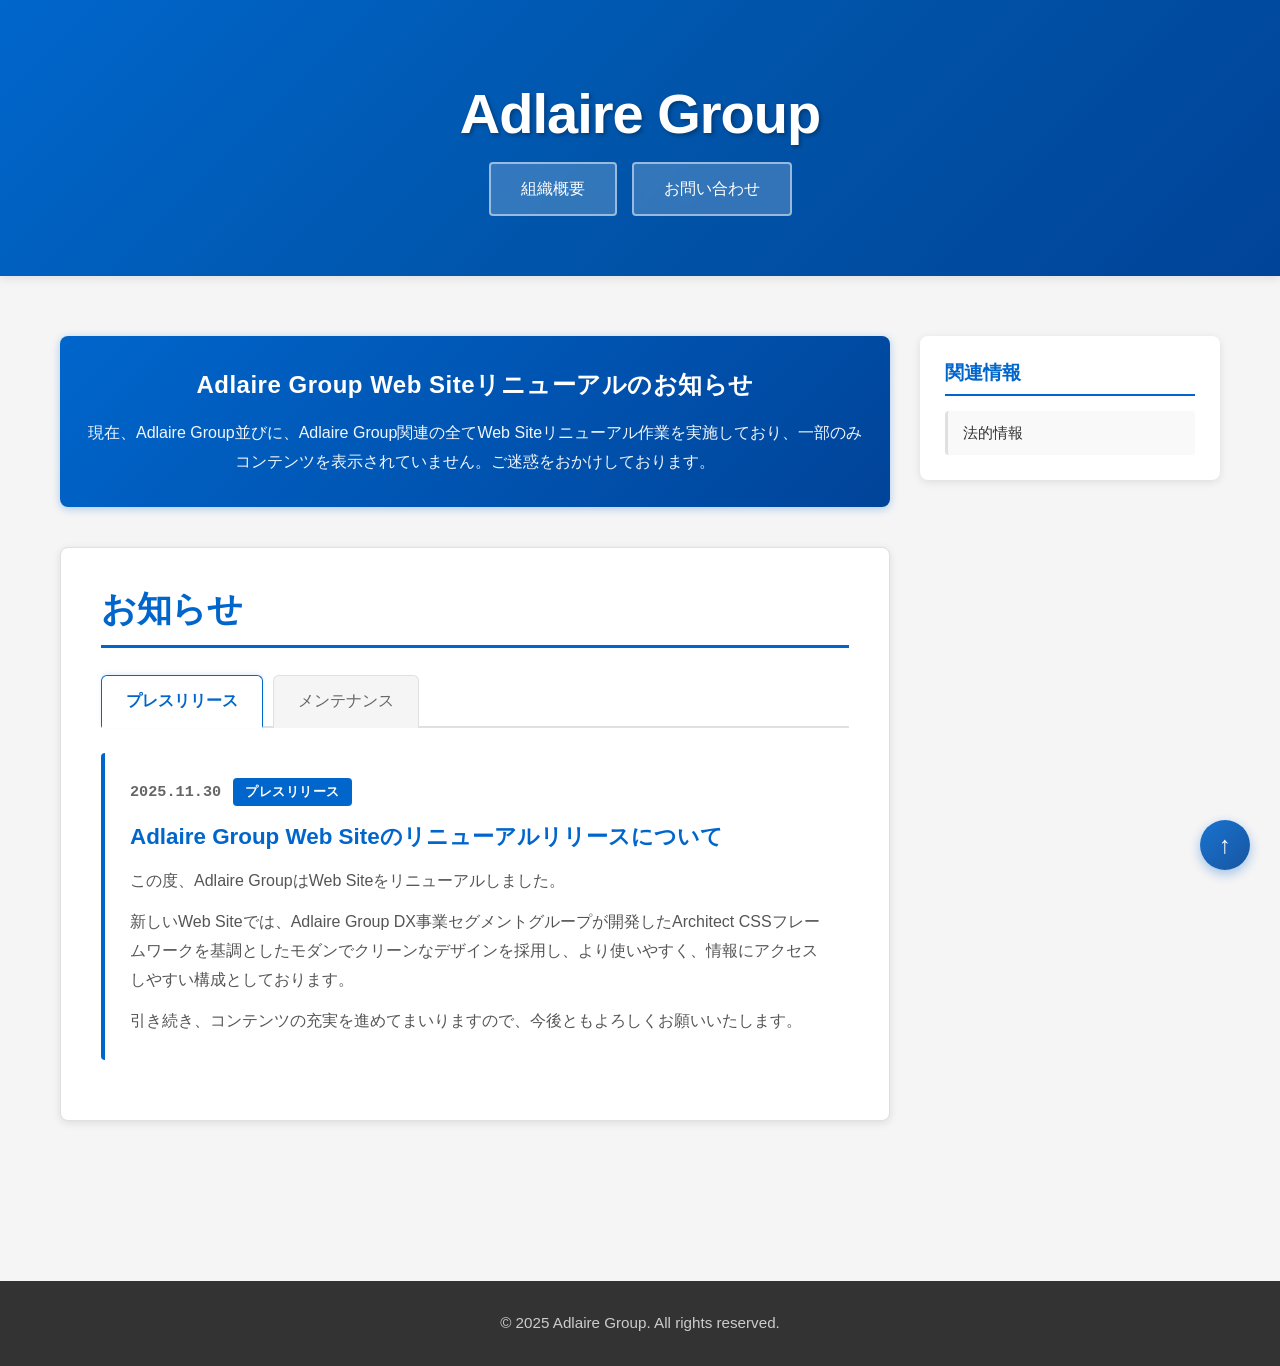
==== index.html @ c62690af "Initial commit" ====
<!DOCTYPE html>
<html lang="ja">
<head>
    <meta charset="UTF-8">
    <meta name="viewport" content="width=device-width, initial-scale=1.0">
    <meta name="description" content="Adlaire Group - 企業サイト">
    <title>Adlaire Group</title>
    <link rel="stylesheet" href="architect.css">
    <link rel="stylesheet" href="style.css">
</head>
<body id="top">
    <!-- ============================================================================
         ヘッダーエリア (Header Area)
         ============================================================================ -->
    <header class="site-header">
        <div class="container">
            <h1 class="site-title"><a href="index.html" class="header-link">Adlaire Group</a></h1>
            <nav class="site-nav">
                <a href="about.html" class="nav-button">組織概要</a>
                <a href="contact.html" class="nav-button">お問い合わせ</a>
            </nav>
        </div>
    </header>

    <!-- ============================================================================
         メインコンテンツエリア (Main Content Area)
         ============================================================================ -->
    <main class="main-content">
        <div class="container">
            <div class="content-wrapper">
                <!-- ========================================
                     コンテンツエリア (Content Area)
                     ======================================== -->
                <div class="main-area">
                    <!-- Renewal Notice -->
                    <div class="renewal-notice">
                        <p class="renewal-title">Adlaire Group Web Siteリニューアルのお知らせ</p>
                        <p class="renewal-description">現在、Adlaire Group並びに、Adlaire Group関連の全てWeb Siteリニューアル作業を実施しており、一部のみコンテンツを表示されていません。ご迷惑をおかけしております。</p>
                    </div>

                    <!-- News Section with Tabs (CSS Only) -->
                    <section class="content-section">
                        <div class="card">
                            <h2 class="section-title">お知らせ</h2>
                            
                            <!-- Tab Navigation -->
                            <div class="tab-container">
                                <input type="radio" name="news-tab" id="tab-press" class="tab-input" checked>
                                <input type="radio" name="news-tab" id="tab-maintenance" class="tab-input">
                                
                                <div class="tab-labels">
                                    <label for="tab-press" class="tab-label">プレスリリース</label>
                                    <label for="tab-maintenance" class="tab-label">メンテナンス</label>
                                </div>
                                
                                <!-- Tab Content -->
                                <div class="tab-content" id="content-press">
                                    <div class="tab-pane">
                                        <article class="news-item">
                                            <div class="news-header">
                                                <span class="news-date">2025.11.30</span>
                                                <span class="news-badge news-badge-press">プレスリリース</span>
                                            </div>
                                            <h3 class="news-title">Adlaire Group Web Siteのリニューアルリリースについて</h3>
                                            <div class="news-content">
                                                <p>この度、Adlaire GroupはWeb Siteをリニューアルしました。</p>
                                                <p>新しいWeb Siteでは、Adlaire Group DX事業セグメントグループが開発したArchitect CSSフレームワークを基調としたモダンでクリーンなデザインを採用し、より使いやすく、情報にアクセスしやすい構成としております。</p>
                                                <p>引き続き、コンテンツの充実を進めてまいりますので、今後ともよろしくお願いいたします。</p>
                                            </div>
                                        </article>
                                    </div>
                                </div>
                                
                                <div class="tab-content" id="content-maintenance">
                                    <div class="tab-pane">
                                        <p class="coming-soon">準備中</p>
                                    </div>
                                </div>
                            </div>
                        </div>
                    </section>
                </div>
                <!-- End: コンテンツエリア -->

                <!-- ========================================
                     サイドバーエリア (Sidebar Area)
                     ======================================== -->
                <aside class="sidebar">
                    <div class="sidebar-section">
                        <h3 class="sidebar-title">関連情報</h3>
                        <div class="sidebar-content">
                            <ul class="sidebar-link-list">
                                <li><a href="legal.html" class="sidebar-link">法的情報</a></li>
                            </ul>
                        </div>
                    </div>
                </aside>
                <!-- End: サイドバーエリア -->
            </div>
        </div>
    </main>
    <!-- End: メインコンテンツエリア -->

    <!-- ============================================================================
         ページトップへ戻るボタン (Back to Top Button)
         ============================================================================ -->
    <a href="#top" class="back-to-top" aria-label="ページトップへ戻る">
        <span class="back-to-top-icon">↑</span>
    </a>

    <!-- ============================================================================
         フッターエリア (Footer Area)
         ============================================================================ -->
    <footer class="site-footer">
        <div class="container">
            <p>&copy; 2025 Adlaire Group. All rights reserved.</p>
        </div>
    </footer>
    <!-- End: フッターエリア -->

</body>
</html>
---- architect.css ----
/* ===================================
   Architect CSS Framework
   Version: 1.0
   Developed by: Adlaire Group DX Division
   =================================== */

/* ===================================
   CSS Reset & Base Styles
   =================================== */
*,
*::before,
*::after {
    box-sizing: border-box;
}

html {
    scroll-behavior: smooth;
    -webkit-font-smoothing: antialiased;
    -moz-osx-font-smoothing: grayscale;
}

body {
    margin: 0;
    padding: 0;
    font-family: -apple-system, BlinkMacSystemFont, 'Segoe UI', 'Roboto', 'Oxygen', 'Ubuntu', 'Cantarell', 'Fira Sans', 'Droid Sans', 'Helvetica Neue', sans-serif;
    font-size: 16px;
    line-height: 1.6;
    color: #333;
    background-color: #fff;
}

/* ===================================
   Typography
   =================================== */
h1, h2, h3, h4, h5, h6 {
    margin: 0 0 1rem 0;
    font-weight: 600;
    line-height: 1.2;
}

h1 { font-size: 2.5rem; }
h2 { font-size: 2rem; }
h3 { font-size: 1.75rem; }
h4 { font-size: 1.5rem; }
h5 { font-size: 1.25rem; }
h6 { font-size: 1rem; }

p {
    margin: 0 0 1rem 0;
}

a {
    color: #0066cc;
    text-decoration: none;
}

a:hover {
    text-decoration: underline;
}

/* ===================================
   Layout Utilities
   =================================== */
.container {
    width: 100%;
    max-width: 1200px;
    margin: 0 auto;
    padding: 0 1rem;
}

.container-fluid {
    width: 100%;
    padding: 0 1rem;
}

/* ===================================
   Grid System
   =================================== */
.row {
    display: flex;
    flex-wrap: wrap;
    margin: 0 -0.5rem;
}

.col {
    flex: 1;
    padding: 0 0.5rem;
}

.col-1 { flex: 0 0 8.333%; max-width: 8.333%; }
.col-2 { flex: 0 0 16.666%; max-width: 16.666%; }
.col-3 { flex: 0 0 25%; max-width: 25%; }
.col-4 { flex: 0 0 33.333%; max-width: 33.333%; }
.col-5 { flex: 0 0 41.666%; max-width: 41.666%; }
.col-6 { flex: 0 0 50%; max-width: 50%; }
.col-7 { flex: 0 0 58.333%; max-width: 58.333%; }
.col-8 { flex: 0 0 66.666%; max-width: 66.666%; }
.col-9 { flex: 0 0 75%; max-width: 75%; }
.col-10 { flex: 0 0 83.333%; max-width: 83.333%; }
.col-11 { flex: 0 0 91.666%; max-width: 91.666%; }
.col-12 { flex: 0 0 100%; max-width: 100%; }

/* ===================================
   Form Controls
   =================================== */
.form-group {
    margin-bottom: 1.5rem;
}

.form-label {
    display: block;
    margin-bottom: 0.5rem;
    font-weight: 500;
    color: #333;
}

.form-label.required::after {
    content: ' *';
    color: #dc3545;
}

.form-control {
    display: block;
    width: 100%;
    padding: 0.75rem 1rem;
    font-size: 1rem;
    line-height: 1.5;
    color: #333;
    background-color: #fff;
    border: 1px solid #ddd;
    border-radius: 4px;
    transition: border-color 0.15s ease-in-out, box-shadow 0.15s ease-in-out;
}

.form-control:focus {
    outline: 0;
    border-color: #0066cc;
    box-shadow: 0 0 0 3px rgba(0, 102, 204, 0.1);
}

textarea.form-control {
    min-height: 120px;
    resize: vertical;
}

select.form-control {
    cursor: pointer;
}

.form-check {
    display: flex;
    align-items: center;
    margin-bottom: 0.5rem;
}

.form-check-input {
    margin-right: 0.5rem;
    cursor: pointer;
}

.form-check-label {
    cursor: pointer;
    user-select: none;
}

/* ===================================
   Buttons
   =================================== */
.btn {
    display: inline-block;
    padding: 0.75rem 1.5rem;
    font-size: 1rem;
    font-weight: 500;
    text-align: center;
    text-decoration: none;
    border: 1px solid transparent;
    border-radius: 4px;
    cursor: pointer;
    transition: all 0.2s ease-in-out;
}

.btn:hover {
    text-decoration: none;
    transform: translateY(-1px);
    box-shadow: 0 2px 8px rgba(0, 0, 0, 0.15);
}

.btn-primary {
    color: #fff;
    background-color: #0066cc;
    border-color: #0066cc;
}

.btn-primary:hover {
    background-color: #0055aa;
    border-color: #0055aa;
}

.btn-secondary {
    color: #fff;
    background-color: #6c757d;
    border-color: #6c757d;
}

.btn-secondary:hover {
    background-color: #5a6268;
    border-color: #5a6268;
}

.btn-outline-primary {
    color: #0066cc;
    border-color: #0066cc;
    background-color: transparent;
}

.btn-outline-primary:hover {
    color: #fff;
    background-color: #0066cc;
}

.btn-block {
    display: block;
    width: 100%;
}

.btn-lg {
    padding: 1rem 2rem;
    font-size: 1.125rem;
}

.btn-sm {
    padding: 0.5rem 1rem;
    font-size: 0.875rem;
}

/* ===================================
   Cards
   =================================== */
.card {
    background-color: #fff;
    border: 1px solid #e0e0e0;
    border-radius: 8px;
    box-shadow: 0 2px 4px rgba(0, 0, 0, 0.1);
}

.card-header {
    padding: 1rem 1.5rem;
    background-color: #f8f9fa;
    border-bottom: 1px solid #e0e0e0;
    border-radius: 8px 8px 0 0;
}

.card-body {
    padding: 1.5rem;
}

.card-footer {
    padding: 1rem 1.5rem;
    background-color: #f8f9fa;
    border-top: 1px solid #e0e0e0;
    border-radius: 0 0 8px 8px;
}

/* ===================================
   Alerts
   =================================== */
.alert {
    padding: 1rem 1.25rem;
    margin-bottom: 1rem;
    border: 1px solid transparent;
    border-radius: 4px;
}

.alert-info {
    color: #0c5460;
    background-color: #d1ecf1;
    border-color: #bee5eb;
}

.alert-success {
    color: #155724;
    background-color: #d4edda;
    border-color: #c3e6cb;
}

.alert-warning {
    color: #856404;
    background-color: #fff3cd;
    border-color: #ffeaa7;
}

.alert-danger {
    color: #721c24;
    background-color: #f8d7da;
    border-color: #f5c6cb;
}

/* ===================================
   Utility Classes
   =================================== */

/* Spacing */
.mt-0 { margin-top: 0; }
.mt-1 { margin-top: 0.25rem; }
.mt-2 { margin-top: 0.5rem; }
.mt-3 { margin-top: 1rem; }
.mt-4 { margin-top: 1.5rem; }
.mt-5 { margin-top: 3rem; }

.mb-0 { margin-bottom: 0; }
.mb-1 { margin-bottom: 0.25rem; }
.mb-2 { margin-bottom: 0.5rem; }
.mb-3 { margin-bottom: 1rem; }
.mb-4 { margin-bottom: 1.5rem; }
.mb-5 { margin-bottom: 3rem; }

.pt-0 { padding-top: 0; }
.pt-1 { padding-top: 0.25rem; }
.pt-2 { padding-top: 0.5rem; }
.pt-3 { padding-top: 1rem; }
.pt-4 { padding-top: 1.5rem; }
.pt-5 { padding-top: 3rem; }

.pb-0 { padding-bottom: 0; }
.pb-1 { padding-bottom: 0.25rem; }
.pb-2 { padding-bottom: 0.5rem; }
.pb-3 { padding-bottom: 1rem; }
.pb-4 { padding-bottom: 1.5rem; }
.pb-5 { padding-bottom: 3rem; }

/* Text Alignment */
.text-left { text-align: left; }
.text-center { text-align: center; }
.text-right { text-align: right; }

/* Text Colors */
.text-primary { color: #0066cc; }
.text-secondary { color: #6c757d; }
.text-success { color: #28a745; }
.text-danger { color: #dc3545; }
.text-warning { color: #ffc107; }
.text-info { color: #17a2b8; }
.text-muted { color: #6c757d; }

/* Background Colors */
.bg-primary { background-color: #0066cc; }
.bg-secondary { background-color: #6c757d; }
.bg-light { background-color: #f8f9fa; }
.bg-dark { background-color: #343a40; }

/* Display */
.d-none { display: none; }
.d-block { display: block; }
.d-inline { display: inline; }
.d-inline-block { display: inline-block; }
.d-flex { display: flex; }

/* Flex Utilities */
.flex-row { flex-direction: row; }
.flex-column { flex-direction: column; }
.justify-content-start { justify-content: flex-start; }
.justify-content-end { justify-content: flex-end; }
.justify-content-center { justify-content: center; }
.justify-content-between { justify-content: space-between; }
.align-items-start { align-items: flex-start; }
.align-items-end { align-items: flex-end; }
.align-items-center { align-items: center; }

/* Responsive Design */
@media (max-width: 768px) {
    .col-1, .col-2, .col-3, .col-4, .col-5, .col-6,
    .col-7, .col-8, .col-9, .col-10, .col-11, .col-12 {
        flex: 0 0 100%;
        max-width: 100%;
    }
}
---- style.css ----
/* ===================================
   Global Styles
   =================================== */
* {
    margin: 0;
    padding: 0;
    box-sizing: border-box;
}

body {
    font-family: 'Helvetica Neue', Helvetica, Arial, sans-serif;
    font-size: 16px;
    line-height: 1.6;
    color: #333333;
    background-color: #f5f5f5;
}

/* ===================================
   Container
   =================================== */
.container {
    max-width: 1200px;
    margin: 0 auto;
    padding: 0 20px;
}

/* ===================================
   Header Section with 3-Color Gradient
   =================================== */
.site-header {
    background: linear-gradient(135deg, #0066cc 0%, #0055aa 50%, #004499 100%);
    color: #ffffff;
    padding: 80px 20px 60px;
    text-align: center;
    box-shadow: 0 2px 10px rgba(0, 0, 0, 0.1);
}

.site-title {
    font-size: 3.5rem;
    font-weight: 700;
    margin-bottom: 15px;
    text-shadow: 2px 2px 4px rgba(0, 0, 0, 0.3);
    letter-spacing: -1px;
}

.header-link {
    color: #ffffff;
    text-decoration: none;
    transition: opacity 0.3s ease;
}

.header-link:hover {
    opacity: 0.85;
}

.site-tagline {
    font-size: 1.3rem;
    font-weight: 300;
    margin-bottom: 35px;
    opacity: 0.95;
    letter-spacing: 0.5px;
}

/* ===================================
   Navigation Buttons
   =================================== */
.site-nav {
    display: flex;
    justify-content: center;
    gap: 15px;
    flex-wrap: wrap;
}

.nav-button {
    display: inline-block;
    padding: 12px 30px;
    background-color: rgba(255, 255, 255, 0.2);
    color: #ffffff;
    text-decoration: none;
    border: 2px solid rgba(255, 255, 255, 0.5);
    border-radius: 4px;
    font-weight: 500;
    transition: all 0.3s ease;
    backdrop-filter: blur(5px);
}

.nav-button:hover {
    background-color: rgba(255, 255, 255, 0.3);
    border-color: rgba(255, 255, 255, 0.8);
    transform: translateY(-2px);
    box-shadow: 0 4px 8px rgba(0, 0, 0, 0.2);
}

.nav-button.active {
    background-color: rgba(255, 255, 255, 0.4);
    border-color: rgba(255, 255, 255, 0.9);
    font-weight: 600;
}

/* ===================================
   Main Content
   =================================== */
.main-content {
    padding: 60px 0;
}

/* Content Wrapper - Two Column Layout */
.content-wrapper {
    display: flex;
    gap: 30px;
    align-items: flex-start;
}

.main-area {
    flex: 1;
    min-width: 0;
}

/* Renewal Notice */
.renewal-notice {
    background: linear-gradient(135deg, #0066cc 0%, #004499 100%);
    color: #ffffff;
    text-align: center;
    padding: 30px 25px;
    margin-bottom: 40px;
    border-radius: 8px;
    box-shadow: 0 2px 8px rgba(0, 102, 204, 0.3);
}

.renewal-title {
    margin: 0 0 15px 0;
    font-size: 1.5rem;
    font-weight: 700;
    letter-spacing: 0.5px;
}

.renewal-description {
    margin: 0;
    font-size: 1rem;
    font-weight: 400;
    line-height: 1.8;
    opacity: 0.95;
}

.content-section {
    margin-bottom: 40px;
}

/* ===================================
   Card Styles
   =================================== */
.card {
    background-color: #ffffff;
    border-radius: 8px;
    padding: 40px;
    box-shadow: 0 2px 8px rgba(0, 0, 0, 0.1);
    transition: box-shadow 0.3s ease;
}

.card:hover {
    box-shadow: 0 4px 16px rgba(0, 0, 0, 0.15);
}

.section-title {
    font-size: 2.2rem;
    font-weight: 700;
    color: #0066cc;
    margin-bottom: 25px;
    padding-bottom: 15px;
    border-bottom: 3px solid #0066cc;
    letter-spacing: -0.5px;
}

.section-content h3 {
    font-size: 1.5rem;
    font-weight: 600;
    color: #004499;
    margin-top: 25px;
    margin-bottom: 12px;
}

.section-content p {
    margin-bottom: 15px;
    line-height: 1.8;
    color: #555555;
}

.section-content ul {
    margin: 15px 0 20px 25px;
    line-height: 1.9;
}

.section-content li {
    margin-bottom: 8px;
    color: #555555;
}

/* Coming Soon Message */
.coming-soon {
    text-align: center;
    font-size: 1.5rem;
    font-weight: 500;
    color: #0066cc;
    padding: 40px 20px;
    background-color: #f0f7ff;
    border-radius: 6px;
    border: 2px dashed #0066cc;
}

/* ===================================
   Organization Info (About Page)
   =================================== */
.organization-info {
    margin-top: 20px;
}

.info-row {
    display: flex;
    padding: 20px 0;
    border-bottom: 1px solid #e0e0e0;
}

.info-row:first-child {
    padding-top: 0;
}

.info-row:last-child {
    border-bottom: none;
}

.info-label {
    width: 180px;
    flex-shrink: 0;
    font-weight: 700;
    color: #0066cc;
    font-size: 1rem;
}

.info-value {
    flex: 1;
    color: #555555;
    line-height: 1.8;
}

.business-list {
    list-style: none;
    padding: 0;
    margin: 0;
}

.business-list li {
    margin-bottom: 15px;
    padding-left: 0;
    color: #333333;
    font-weight: 600;
}

.business-list li:last-child {
    margin-bottom: 0;
}

.business-detail {
    display: block;
    margin-top: 5px;
    color: #555555;
    font-weight: 400;
    font-size: 0.95rem;
    padding-left: 15px;
}

.contact-link {
    display: inline-block;
    margin-top: 8px;
    color: #0066cc;
    text-decoration: none;
    font-weight: 500;
    transition: all 0.3s ease;
    border-bottom: 1px solid transparent;
}

.contact-link:hover {
    color: #004499;
    border-bottom-color: #004499;
    transform: translateX(3px);
}

/* ===================================
   Timeline (History Section)
   =================================== */
.timeline {
    position: relative;
    padding: 20px 0;
}

.timeline::before {
    content: '';
    position: absolute;
    left: 120px;
    top: 0;
    bottom: 0;
    width: 2px;
    background: linear-gradient(to bottom, #0066cc 0%, #004499 100%);
}

.timeline-item {
    display: flex;
    margin-bottom: 30px;
    position: relative;
}

.timeline-item:last-child {
    margin-bottom: 0;
}

.timeline-date {
    width: 100px;
    flex-shrink: 0;
    font-weight: 700;
    color: #0066cc;
    font-size: 1.1rem;
    padding-right: 20px;
    text-align: right;
    font-family: 'Courier New', monospace;
}

.timeline-content {
    flex: 1;
    position: relative;
    padding-left: 40px;
    padding-top: 2px;
}

.timeline-marker {
    position: absolute;
    left: 0;
    top: 8px;
    width: 14px;
    height: 14px;
    background-color: #0066cc;
    border: 3px solid #ffffff;
    border-radius: 50%;
    box-shadow: 0 0 0 2px #0066cc;
    z-index: 1;
}

.timeline-text {
    color: #555555;
    line-height: 1.8;
    font-size: 1rem;
}

/* ===================================
   Tab Navigation (CSS Only - No JavaScript)
   =================================== */
.tab-container {
    margin-top: 20px;
}

/* Hide radio buttons */
.tab-input {
    display: none;
}

/* Tab Labels */
.tab-labels {
    display: flex;
    gap: 10px;
    border-bottom: 2px solid #e0e0e0;
    margin-bottom: 25px;
}

.tab-label {
    padding: 12px 24px;
    cursor: pointer;
    font-weight: 500;
    color: #666666;
    background-color: #f5f5f5;
    border: 1px solid #e0e0e0;
    border-bottom: none;
    border-radius: 6px 6px 0 0;
    transition: all 0.3s ease;
    position: relative;
    bottom: -2px;
}

.tab-label:hover {
    background-color: #e8f2ff;
    color: #0066cc;
}

/* Active Tab Style */
#tab-all:checked ~ .tab-labels label[for="tab-all"],
#tab-press:checked ~ .tab-labels label[for="tab-press"],
#tab-maintenance:checked ~ .tab-labels label[for="tab-maintenance"] {
    background-color: #ffffff;
    color: #0066cc;
    border-color: #0066cc;
    border-bottom: 2px solid #ffffff;
    font-weight: 600;
    box-shadow: 0 -2px 4px rgba(0, 102, 204, 0.1);
}

/* Tab Content */
.tab-content {
    display: none;
}

#tab-all:checked ~ #content-all,
#tab-press:checked ~ #content-press,
#tab-maintenance:checked ~ #content-maintenance {
    display: block;
}

.tab-pane {
    animation: fadeIn 0.3s ease-in;
}

@keyframes fadeIn {
    from {
        opacity: 0;
        transform: translateY(10px);
    }
    to {
        opacity: 1;
        transform: translateY(0);
    }
}

/* ===================================
   News Item Styles (Architect Theme)
   =================================== */
.news-item {
    padding: 25px;
    margin-bottom: 20px;
    background-color: #ffffff;
    border-left: 4px solid #0066cc;
    border-radius: 4px;
    transition: all 0.3s ease;
}

.news-item:hover {
    box-shadow: 0 2px 8px rgba(0, 102, 204, 0.15);
    transform: translateX(5px);
}

.news-header {
    display: flex;
    align-items: center;
    gap: 12px;
    margin-bottom: 15px;
}

.news-date {
    font-size: 0.95rem;
    font-weight: 600;
    color: #666666;
    font-family: 'Courier New', monospace;
}

.news-badge {
    display: inline-block;
    padding: 4px 12px;
    font-size: 0.8rem;
    font-weight: 600;
    border-radius: 4px;
    text-transform: uppercase;
    letter-spacing: 0.5px;
}

.news-badge-press {
    background-color: #0066cc;
    color: #ffffff;
}

.news-badge-maintenance {
    background-color: #ff9800;
    color: #ffffff;
}

.news-title {
    font-size: 1.4rem;
    font-weight: 700;
    color: #0066cc;
    margin-bottom: 15px;
    line-height: 1.4;
}

.news-content {
    color: #555555;
    line-height: 1.8;
}

.news-content p {
    margin-bottom: 12px;
}

.news-content p:last-child {
    margin-bottom: 0;
}

/* ===================================
   Right Sidebar
   =================================== */
.sidebar {
    width: 300px;
    flex-shrink: 0;
}

.sidebar-section {
    background-color: #ffffff;
    border-radius: 8px;
    padding: 25px;
    margin-bottom: 25px;
    box-shadow: 0 2px 8px rgba(0, 0, 0, 0.1);
    transition: box-shadow 0.3s ease;
}

.sidebar-section:hover {
    box-shadow: 0 4px 16px rgba(0, 0, 0, 0.15);
}

.sidebar-title {
    font-size: 1.2rem;
    font-weight: 700;
    color: #0066cc;
    margin: 0 0 15px 0;
    padding-bottom: 10px;
    border-bottom: 2px solid #0066cc;
}

.sidebar-content {
    font-size: 0.95rem;
    line-height: 1.6;
}

.coming-soon-small {
    text-align: center;
    font-size: 1rem;
    font-weight: 500;
    color: #0066cc;
    padding: 20px 10px;
    background-color: #f0f7ff;
    border-radius: 4px;
    border: 1px dashed #0066cc;
    margin: 0;
}

/* Sidebar Link List */
.sidebar-link-list {
    list-style: none;
    padding: 0;
    margin: 0;
}

.sidebar-link-list li {
    margin-bottom: 12px;
}

.sidebar-link-list li:last-child {
    margin-bottom: 0;
}

.sidebar-link {
    display: block;
    padding: 10px 15px;
    color: #333333;
    text-decoration: none;
    background-color: #f9f9f9;
    border-left: 3px solid #e0e0e0;
    border-radius: 4px;
    transition: all 0.3s ease;
    font-weight: 500;
}

.sidebar-link:hover {
    background-color: #e8f2ff;
    border-left-color: #0066cc;
    color: #0066cc;
    transform: translateX(5px);
}

.sidebar-link.active {
    background-color: #0066cc;
    border-left-color: #004499;
    color: #ffffff;
}

.sidebar-links {
    list-style: none;
    padding: 0;
    margin: 0;
}

.sidebar-links li {
    margin-bottom: 12px;
    padding-left: 20px;
    position: relative;
}

.sidebar-links li:before {
    content: '▸';
    position: absolute;
    left: 0;
    color: #0066cc;
    font-weight: bold;
}

.sidebar-links a {
    color: #333333;
    text-decoration: none;
    transition: color 0.3s ease;
    display: inline-block;
}

.sidebar-links a:hover {
    color: #0066cc;
    padding-left: 5px;
}

/* ===================================
   Contact Information
   =================================== */
.contact-info {
    display: grid;
    grid-template-columns: repeat(auto-fit, minmax(280px, 1fr));
    gap: 30px;
    margin-top: 30px;
}

.contact-item {
    padding: 20px;
    background-color: #f9f9f9;
    border-radius: 6px;
    border-left: 4px solid #0066cc;
}

.contact-item h3 {
    font-size: 1.2rem;
    font-weight: 600;
    color: #0066cc;
    margin-bottom: 10px;
}

.contact-item p {
    margin-bottom: 0;
    color: #555555;
}

.contact-item a {
    color: #0066cc;
    text-decoration: none;
    transition: color 0.3s ease;
}

.contact-item a:hover {
    color: #004499;
    text-decoration: underline;
}

/* ===================================
   Footer
   =================================== */
.site-footer {
    background-color: #333333;
    color: #cccccc;
    padding: 30px 0;
    text-align: center;
    margin-top: 60px;
}

.site-footer p {
    margin: 0;
    font-size: 0.95rem;
}

/* ===================================
   Breadcrumb Navigation
   =================================== */
.breadcrumb {
    padding: 15px 0;
    margin-bottom: 20px;
    font-size: 0.9rem;
}

.breadcrumb-link {
    color: #0066cc;
    text-decoration: none;
    transition: all 0.3s ease;
    font-weight: 500;
}

.breadcrumb-link:hover {
    color: #004499;
    text-decoration: underline;
}

.breadcrumb-separator {
    margin: 0 10px;
    color: #999999;
}

.breadcrumb-current {
    color: #666666;
    font-weight: 600;
}

/* ===================================
   Back to Top Button
   =================================== */
.back-to-top {
    position: fixed;
    bottom: 30px;
    right: 30px;
    width: 50px;
    height: 50px;
    background: linear-gradient(135deg, #0066cc 0%, #004499 100%);
    color: #ffffff;
    text-decoration: none;
    border-radius: 50%;
    display: flex;
    align-items: center;
    justify-content: center;
    box-shadow: 0 4px 12px rgba(0, 102, 204, 0.4);
    transition: all 0.3s ease;
    z-index: 1000;
    opacity: 0.9;
}

.back-to-top:hover {
    opacity: 1;
    transform: translateY(-5px);
    box-shadow: 0 6px 20px rgba(0, 102, 204, 0.6);
}

.back-to-top-icon {
    font-size: 1.5rem;
    font-weight: bold;
    line-height: 1;
}

/* ===================================
   Responsive Design
   =================================== */
@media (max-width: 1024px) {
    .sidebar {
        width: 250px;
    }
    
    .sidebar-section {
        padding: 20px;
    }
}

@media (max-width: 768px) {
    .site-title {
        font-size: 2.5rem;
    }
    
    .site-tagline {
        font-size: 1.1rem;
    }
    
    .site-header {
        padding: 60px 20px 40px;
    }
    
    .card {
        padding: 30px 20px;
    }
    
    .section-title {
        font-size: 1.8rem;
    }
    
    .section-content h3 {
        font-size: 1.3rem;
    }
    
    .main-content {
        padding: 40px 0;
    }
    
    .content-wrapper {
        flex-direction: column;
    }
    
    .sidebar {
        width: 100%;
        order: 2;
    }
    
    .main-area {
        order: 1;
    }
    
    .contact-info {
        grid-template-columns: 1fr;
        gap: 20px;
    }
    
    .renewal-notice {
        padding: 25px 20px;
    }
    
    .renewal-title {
        font-size: 1.3rem;
    }
    
    .renewal-description {
        font-size: 0.95rem;
    }
    
    /* Tab Responsive */
    .tab-labels {
        gap: 5px;
    }
    
    .tab-label {
        padding: 10px 16px;
        font-size: 0.9rem;
    }
    
    /* News Item Responsive */
    .news-item {
        padding: 20px 15px;
    }
    
    .news-title {
        font-size: 1.2rem;
    }
    
    /* Organization Info Responsive */
    .info-row {
        flex-direction: column;
        padding: 15px 0;
    }
    
    .info-label {
        width: 100%;
        margin-bottom: 8px;
    }
    
    /* Timeline Responsive */
    .timeline::before {
        left: 80px;
    }
    
    .timeline-date {
        width: 70px;
        font-size: 0.95rem;
        padding-right: 10px;
    }
    
    .timeline-content {
        padding-left: 30px;
    }
    
    /* Breadcrumb Responsive */
    .breadcrumb {
        font-size: 0.85rem;
        padding: 12px 0;
    }
    
    .breadcrumb-separator {
        margin: 0 8px;
    }
    
    /* Back to Top Button Responsive */
    .back-to-top {
        width: 45px;
        height: 45px;
        bottom: 20px;
        right: 20px;
    }
    
    .back-to-top-icon {
        font-size: 1.3rem;
    }
}

@media (max-width: 480px) {
    .site-title {
        font-size: 2rem;
    }
    
    .site-tagline {
        font-size: 1rem;
        margin-bottom: 25px;
    }
    
    .nav-button {
        padding: 10px 20px;
        font-size: 0.95rem;
    }
    
    .card {
        padding: 25px 15px;
    }
    
    .section-title {
        font-size: 1.5rem;
    }
    
    .renewal-notice {
        padding: 20px 15px;
    }
    
    .renewal-title {
        font-size: 1.1rem;
        margin-bottom: 12px;
    }
    
    .renewal-description {
        font-size: 0.9rem;
    }
    
    /* Tab Mobile Optimization */
    .tab-labels {
        flex-direction: column;
        gap: 8px;
        border-bottom: none;
    }
    
    .tab-label {
        padding: 12px 20px;
        font-size: 0.95rem;
        border-radius: 6px;
        border: 1px solid #e0e0e0;
        bottom: 0;
    }
    
    #tab-all:checked ~ .tab-labels label[for="tab-all"],
    #tab-press:checked ~ .tab-labels label[for="tab-press"],
    #tab-maintenance:checked ~ .tab-labels label[for="tab-maintenance"] {
        border: 2px solid #0066cc;
    }
    
    /* News Item Mobile */
    .news-header {
        flex-direction: column;
        align-items: flex-start;
        gap: 8px;
    }
    
    .news-title {
        font-size: 1.1rem;
    }
    
    /* Timeline Mobile */
    .timeline::before {
        left: 60px;
    }
    
    .timeline-date {
        width: 55px;
        font-size: 0.85rem;
        padding-right: 5px;
    }
    
    .timeline-content {
        padding-left: 25px;
    }
    
    .timeline-text {
        font-size: 0.95rem;
    }
    
    .timeline-marker {
        width: 12px;
        height: 12px;
        border-width: 2px;
    }
    
    /* Breadcrumb Mobile */
    .breadcrumb {
        font-size: 0.8rem;
        padding: 10px 0;
    }
    
    .breadcrumb-separator {
        margin: 0 6px;
    }
    
    /* Back to Top Button Mobile */
    .back-to-top {
        width: 40px;
        height: 40px;
        bottom: 15px;
        right: 15px;
    }
    
    .back-to-top-icon {
        font-size: 1.2rem;
    }
}

/* ===================================
   Contact Form Specific Styles
   =================================== */
.form-notice {
    background-color: #fff3cd;
    border-left: 4px solid #ff9800;
    padding: 15px 20px;
    margin-bottom: 30px;
    border-radius: 4px;
}

.form-notice p {
    margin: 0;
    color: #856404;
    font-size: 0.95rem;
    line-height: 1.6;
}

.form-notice strong {
    display: block;
    margin-bottom: 5px;
    color: #ff9800;
    font-weight: 600;
}

.form-description {
    margin-bottom: 30px;
    color: #555555;
    line-height: 1.8;
}

.btn-submit {
    background: linear-gradient(135deg, #0066cc 0%, #004499 100%);
    color: #ffffff;
    border: none;
    padding: 15px 40px;
    font-size: 1.1rem;
    font-weight: 600;
    border-radius: 4px;
    cursor: pointer;
    transition: all 0.3s ease;
    box-shadow: 0 2px 8px rgba(0, 102, 204, 0.3);
}

.btn-submit:hover {
    transform: translateY(-2px);
    box-shadow: 0 4px 12px rgba(0, 102, 204, 0.5);
}

.btn-submit:disabled {
    background: linear-gradient(135deg, #cccccc 0%, #999999 100%);
    cursor: not-allowed;
    transform: none;
    box-shadow: none;
}

.privacy-link {
    color: #0066cc;
    text-decoration: none;
    font-weight: 500;
    transition: color 0.3s ease;
}

.privacy-link:hover {
    color: #004499;
    text-decoration: underline;
}

/* ===================================
   Utility Classes
   =================================== */
.info-note {
    font-size: 0.9rem;
    color: #777;
}

.mt-30 {
    margin-top: 30px;
}

.text-link {
    color: #0066cc;
    text-decoration: none;
    font-weight: 500;
}

.text-link:hover {
    color: #004499;
    text-decoration: underline;
}

.last-updated {
    text-align: right;
    color: #666;
    font-size: 0.9rem;
    padding: 20px 0 0 0;
}

.last-updated p {
    margin: 0;
}

/* ===================================
   Legal Page - Table of Contents (Sticky)
   =================================== */
.legal-toc-card {
    position: sticky;
    top: 20px;
    z-index: 100;
    background-color: #f0f7ff;
    border-left: 4px solid #0066cc;
    box-shadow: 0 4px 12px rgba(0, 102, 204, 0.15);
}

.legal-toc {
    display: flex;
    flex-wrap: wrap;
    gap: 15px;
    padding: 10px 0;
}

.legal-toc-link {
    display: inline-block;
    padding: 10px 20px;
    background-color: #ffffff;
    color: #0066cc;
    text-decoration: none;
    border: 2px solid #0066cc;
    border-radius: 4px;
    font-weight: 500;
    transition: all 0.3s ease;
}

.legal-toc-link:hover {
    background-color: #0066cc;
    color: #ffffff;
    transform: translateY(-2px);
    box-shadow: 0 4px 8px rgba(0, 102, 204, 0.3);
}

/* Responsive - Mobile */
@media (max-width: 768px) {
    .legal-toc-card {
        position: relative;
        top: 0;
    }
    
    .legal-toc {
        flex-direction: column;
        gap: 10px;
    }
    
    .legal-toc-link {
        text-align: center;
        width: 100%;
    }
}
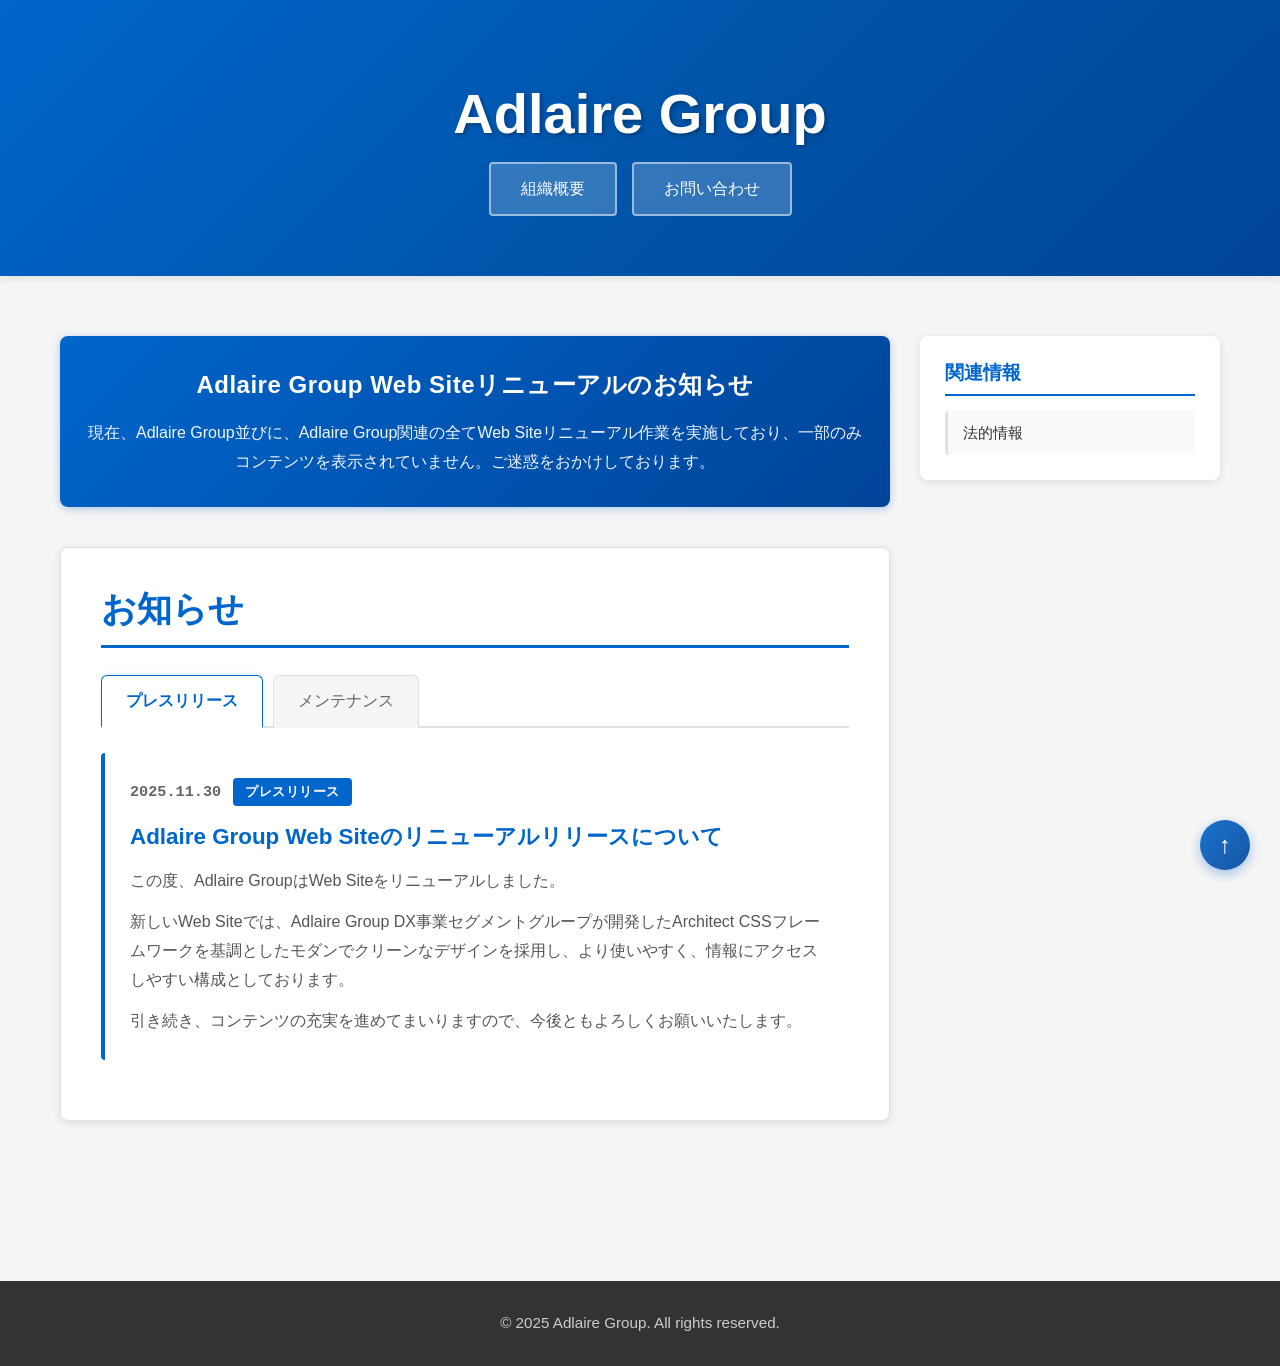
==== commit 77146fbb: "Apply Adlaire-Design CSS candidate" ====
--- a/index.html
+++ b/index.html
@@ -5,8 +5,20 @@
     <meta name="viewport" content="width=device-width, initial-scale=1.0">
     <meta name="description" content="Adlaire Group - 企業サイト">
     <title>Adlaire Group</title>
-    <link rel="stylesheet" href="architect.css">
-    <link rel="stylesheet" href="style.css">
+    <link rel="stylesheet" href="adlaire-design/Tokens/colors.css">
+    <link rel="stylesheet" href="adlaire-design/Tokens/surface.css">
+    <link rel="stylesheet" href="adlaire-design/Tokens/status.css">
+    <link rel="stylesheet" href="adlaire-design/Tokens/effects.css">
+    <link rel="stylesheet" href="adlaire-design/UI/adlaire.css">
+    <link rel="stylesheet" href="adlaire-design/UI/base.css">
+    <link rel="stylesheet" href="adlaire-design/UI/grid.css">
+    <link rel="stylesheet" href="adlaire-design/UI/layout.css">
+    <link rel="stylesheet" href="adlaire-design/UI/components.css">
+    <link rel="stylesheet" href="adlaire-design/UI/site.css">
+    <link rel="stylesheet" href="adlaire-design/UI/forms.css">
+    <link rel="stylesheet" href="adlaire-design/UI/content.css">
+    <link rel="stylesheet" href="adlaire-design/UI/utilities.css">
+    <link rel="stylesheet" href="adlaire-design/UI/compat-agws.css">
 </head>
 <body id="top">
     <!-- ============================================================================
--- a/adlaire-design/Tokens/colors.css
+++ b/adlaire-design/Tokens/colors.css
@@ -0,0 +1,9 @@
+/* Adlaire-Design color tokens */
+:root {
+  --adlaire-color-primary: #00a968;
+  --adlaire-color-secondary: #3498db;
+  --adlaire-color-accent: #40aaef;
+  --adlaire-color-surface: #ecf0f1;
+  --adlaire-color-border: #eceef1;
+  --adlaire-color-support: #58be89;
+}
--- a/adlaire-design/Tokens/surface.css
+++ b/adlaire-design/Tokens/surface.css
@@ -0,0 +1,17 @@
+/* Adlaire-Design surface tokens */
+:root {
+  --adlaire-surface-accent: #0066cc;
+  --adlaire-surface-accent-mid: #0055aa;
+  --adlaire-surface-accent-strong: #004499;
+  --adlaire-surface-page: #f5f5f5;
+  --adlaire-surface-card: #ffffff;
+  --adlaire-surface-soft: #f0f7ff;
+  --adlaire-surface-soft-strong: #e8f2ff;
+  --adlaire-surface-border: #e0e0e0;
+  --adlaire-surface-text: #333333;
+  --adlaire-surface-text-muted: #555555;
+  --adlaire-surface-text-subtle: #666666;
+  --adlaire-surface-notice: #ff9800;
+  --adlaire-surface-notice-soft: #fff3cd;
+  --adlaire-surface-notice-text: #856404;
+}
--- a/adlaire-design/Tokens/status.css
+++ b/adlaire-design/Tokens/status.css
@@ -0,0 +1,28 @@
+/* Adlaire-Design status tokens */
+:root {
+  --adlaire-status-secondary: #6c757d;
+  --adlaire-status-secondary-strong: #5a6268;
+  --adlaire-status-success: #28a745;
+  --adlaire-status-danger: #dc3545;
+  --adlaire-status-warning: #ffc107;
+  --adlaire-status-info: #17a2b8;
+  --adlaire-status-dark: #343a40;
+  --adlaire-status-gray-777: #777777;
+  --adlaire-status-gray-999: #999999;
+  --adlaire-status-gray-ccc: #cccccc;
+  --adlaire-status-gray-ddd: #dddddd;
+  --adlaire-status-gray-light: #f8f9fa;
+  --adlaire-status-gray-soft: #f9f9f9;
+  --adlaire-alert-info-text: #0c5460;
+  --adlaire-alert-info-bg: #d1ecf1;
+  --adlaire-alert-info-border: #bee5eb;
+  --adlaire-alert-success-text: #155724;
+  --adlaire-alert-success-bg: #d4edda;
+  --adlaire-alert-success-border: #c3e6cb;
+  --adlaire-alert-warning-text: #856404;
+  --adlaire-alert-warning-bg: #fff3cd;
+  --adlaire-alert-warning-border: #ffeaa7;
+  --adlaire-alert-danger-text: #721c24;
+  --adlaire-alert-danger-bg: #f8d7da;
+  --adlaire-alert-danger-border: #f5c6cb;
+}
--- a/adlaire-design/Tokens/effects.css
+++ b/adlaire-design/Tokens/effects.css
@@ -0,0 +1,37 @@
+/* Adlaire-Design effect tokens */
+:root {
+  --adlaire-radius-sm: 4px;
+  --adlaire-radius-md: 6px;
+  --adlaire-radius-lg: 8px;
+  --adlaire-radius-round: 50%;
+  --adlaire-shadow-card: 0 2px 8px rgba(0, 0, 0, 0.1);
+  --adlaire-shadow-card-hover: 0 4px 16px rgba(0, 0, 0, 0.15);
+  --adlaire-shadow-button: 0 2px 8px rgba(0, 0, 0, 0.15);
+  --adlaire-shadow-nav: 0 4px 8px rgba(0, 0, 0, 0.2);
+  --adlaire-shadow-header: 0 2px 10px rgba(0, 0, 0, 0.1);
+  --adlaire-shadow-title: 2px 2px 4px rgba(0, 0, 0, 0.3);
+  --adlaire-shadow-focus-color: rgba(0, 102, 204, 0.1);
+  --adlaire-shadow-focus-ring: 0 0 0 3px rgba(0, 102, 204, 0.1);
+  --adlaire-shadow-marker-ring: 0 0 0 2px var(--adlaire-surface-accent);
+  --adlaire-shadow-tab-active: 0 -2px 4px rgba(0, 102, 204, 0.1);
+  --adlaire-shadow-blue-soft: 0 2px 8px rgba(0, 102, 204, 0.15);
+  --adlaire-shadow-blue: 0 2px 8px rgba(0, 102, 204, 0.3);
+  --adlaire-shadow-blue-nav-hover: 0 4px 8px rgba(0, 102, 204, 0.3);
+  --adlaire-shadow-blue-sticky: 0 4px 12px rgba(0, 102, 204, 0.15);
+  --adlaire-shadow-blue-strong: 0 4px 12px rgba(0, 102, 204, 0.4);
+  --adlaire-shadow-blue-hover: 0 4px 12px rgba(0, 102, 204, 0.5);
+  --adlaire-shadow-blue-intense: 0 6px 20px rgba(0, 102, 204, 0.6);
+  --adlaire-overlay-white-20: rgba(255, 255, 255, 0.2);
+  --adlaire-overlay-white-30: rgba(255, 255, 255, 0.3);
+  --adlaire-overlay-white-40: rgba(255, 255, 255, 0.4);
+  --adlaire-overlay-white-50: rgba(255, 255, 255, 0.5);
+  --adlaire-overlay-white-80: rgba(255, 255, 255, 0.8);
+  --adlaire-overlay-white-90: rgba(255, 255, 255, 0.9);
+  --adlaire-transition-fast: 0.15s ease-in-out;
+  --adlaire-transition-button: 0.2s ease-in-out;
+  --adlaire-transition-base: 0.3s ease;
+  --adlaire-animation-fade-in: fadeIn 0.3s ease-in;
+  --adlaire-z-timeline-marker: 1;
+  --adlaire-z-sticky: 100;
+  --adlaire-z-page-top: 1000;
+}
--- a/adlaire-design/UI/adlaire.css
+++ b/adlaire-design/UI/adlaire.css
@@ -0,0 +1,72 @@
+/* Adlaire-Design color utilities */
+.adlaire-bg-primary {
+  background-color: var(--adlaire-color-primary);
+}
+
+.adlaire-bg-secondary {
+  background-color: var(--adlaire-color-secondary);
+}
+
+.adlaire-bg-accent {
+  background-color: var(--adlaire-color-accent);
+}
+
+.adlaire-bg-surface {
+  background-color: var(--adlaire-color-surface);
+}
+
+.adlaire-bg-border {
+  background-color: var(--adlaire-color-border);
+}
+
+.adlaire-bg-support {
+  background-color: var(--adlaire-color-support);
+}
+
+.adlaire-text-primary {
+  color: var(--adlaire-color-primary);
+}
+
+.adlaire-text-secondary {
+  color: var(--adlaire-color-secondary);
+}
+
+.adlaire-text-accent {
+  color: var(--adlaire-color-accent);
+}
+
+.adlaire-text-surface {
+  color: var(--adlaire-color-surface);
+}
+
+.adlaire-text-border {
+  color: var(--adlaire-color-border);
+}
+
+.adlaire-text-support {
+  color: var(--adlaire-color-support);
+}
+
+.adlaire-border-primary {
+  border-color: var(--adlaire-color-primary);
+}
+
+.adlaire-border-secondary {
+  border-color: var(--adlaire-color-secondary);
+}
+
+.adlaire-border-accent {
+  border-color: var(--adlaire-color-accent);
+}
+
+.adlaire-border-surface {
+  border-color: var(--adlaire-color-surface);
+}
+
+.adlaire-border-border {
+  border-color: var(--adlaire-color-border);
+}
+
+.adlaire-border-support {
+  border-color: var(--adlaire-color-support);
+}
--- a/adlaire-design/UI/base.css
+++ b/adlaire-design/UI/base.css
@@ -0,0 +1,70 @@
+/* Adlaire-Design base styles */
+*,
+*::before,
+*::after {
+  box-sizing: border-box;
+}
+
+html {
+  scroll-behavior: smooth;
+  -webkit-font-smoothing: antialiased;
+  -moz-osx-font-smoothing: grayscale;
+}
+
+body {
+  margin: 0;
+  padding: 0;
+  background-color: var(--adlaire-surface-page);
+  color: var(--adlaire-surface-text);
+  font-family: "Helvetica Neue", Helvetica, Arial, sans-serif;
+  font-size: 16px;
+  line-height: 1.6;
+}
+
+h1,
+h2,
+h3,
+h4,
+h5,
+h6 {
+  margin: 0 0 1rem;
+  font-weight: 600;
+  line-height: 1.2;
+}
+
+h1 {
+  font-size: 2.5rem;
+}
+
+h2 {
+  font-size: 2rem;
+}
+
+h3 {
+  font-size: 1.75rem;
+}
+
+h4 {
+  font-size: 1.5rem;
+}
+
+h5 {
+  font-size: 1.25rem;
+}
+
+h6 {
+  font-size: 1rem;
+}
+
+p {
+  margin: 0 0 1rem;
+}
+
+a {
+  color: var(--adlaire-surface-accent);
+  text-decoration: none;
+}
+
+a:hover {
+  text-decoration: underline;
+}
--- a/adlaire-design/UI/grid.css
+++ b/adlaire-design/UI/grid.css
@@ -0,0 +1,108 @@
+/* Adlaire-Design grid utilities */
+.adlaire-content-container,
+.container,
+.container-fluid {
+  width: 100%;
+  margin-right: auto;
+  margin-left: auto;
+  padding-right: 1rem;
+  padding-left: 1rem;
+}
+
+.adlaire-content-container,
+.container {
+  max-width: 1200px;
+}
+
+.adlaire-grid-row,
+.row {
+  display: flex;
+  flex-wrap: wrap;
+  margin-right: -0.5rem;
+  margin-left: -0.5rem;
+}
+
+.adlaire-grid-col,
+.col {
+  flex: 1;
+  padding-right: 0.5rem;
+  padding-left: 0.5rem;
+}
+
+.col-1 {
+  flex: 0 0 8.333%;
+  max-width: 8.333%;
+}
+
+.col-2 {
+  flex: 0 0 16.666%;
+  max-width: 16.666%;
+}
+
+.col-3 {
+  flex: 0 0 25%;
+  max-width: 25%;
+}
+
+.col-4 {
+  flex: 0 0 33.333%;
+  max-width: 33.333%;
+}
+
+.col-5 {
+  flex: 0 0 41.666%;
+  max-width: 41.666%;
+}
+
+.col-6 {
+  flex: 0 0 50%;
+  max-width: 50%;
+}
+
+.col-7 {
+  flex: 0 0 58.333%;
+  max-width: 58.333%;
+}
+
+.col-8 {
+  flex: 0 0 66.666%;
+  max-width: 66.666%;
+}
+
+.col-9 {
+  flex: 0 0 75%;
+  max-width: 75%;
+}
+
+.col-10 {
+  flex: 0 0 83.333%;
+  max-width: 83.333%;
+}
+
+.col-11 {
+  flex: 0 0 91.666%;
+  max-width: 91.666%;
+}
+
+.col-12 {
+  flex: 0 0 100%;
+  max-width: 100%;
+}
+
+@media (max-width: 768px) {
+  .col-1,
+  .col-2,
+  .col-3,
+  .col-4,
+  .col-5,
+  .col-6,
+  .col-7,
+  .col-8,
+  .col-9,
+  .col-10,
+  .col-11,
+  .col-12 {
+    flex: 0 0 100%;
+    max-width: 100%;
+  }
+}
--- a/adlaire-design/UI/layout.css
+++ b/adlaire-design/UI/layout.css
@@ -0,0 +1,48 @@
+/* Adlaire-Design public layout */
+.adlaire-container {
+  max-width: 1200px;
+  margin-right: auto;
+  margin-left: auto;
+  padding-right: 24px;
+  padding-left: 24px;
+}
+
+.adlaire-public-layout {
+  display: grid;
+  grid-template-columns: minmax(0, 1fr) 300px;
+  gap: 32px;
+  align-items: start;
+}
+
+.adlaire-public-main {
+  min-width: 0;
+}
+
+.adlaire-public-sidebar {
+  width: 100%;
+  min-width: 0;
+}
+
+@media (max-width: 1024px) {
+  .adlaire-public-layout {
+    grid-template-columns: minmax(0, 1fr) 260px;
+    gap: 24px;
+  }
+}
+
+@media (max-width: 768px) {
+  .adlaire-public-layout {
+    grid-template-columns: 1fr;
+  }
+}
+
+@media (max-width: 480px) {
+  .adlaire-container {
+    padding-right: 16px;
+    padding-left: 16px;
+  }
+
+  .adlaire-public-layout {
+    gap: 20px;
+  }
+}
--- a/adlaire-design/UI/components.css
+++ b/adlaire-design/UI/components.css
@@ -0,0 +1,103 @@
+/* Adlaire-Design public components */
+.adlaire-card {
+  background-color: var(--adlaire-surface-card);
+  border: 1px solid var(--adlaire-surface-border);
+  border-radius: var(--adlaire-radius-lg);
+  box-shadow: var(--adlaire-shadow-card);
+  overflow: hidden;
+}
+
+.adlaire-card-header {
+  padding: 16px 20px;
+  background-color: var(--adlaire-surface-soft);
+  border-bottom: 1px solid var(--adlaire-surface-border);
+  color: var(--adlaire-surface-accent);
+}
+
+.adlaire-card-body {
+  padding: 20px;
+  color: var(--adlaire-surface-text);
+}
+
+.adlaire-section-title {
+  margin-top: 0;
+  margin-bottom: 20px;
+  padding-bottom: 10px;
+  border-bottom: 3px solid var(--adlaire-surface-accent);
+  color: var(--adlaire-surface-accent);
+}
+
+.adlaire-breadcrumb {
+  display: flex;
+  flex-wrap: wrap;
+  gap: 8px;
+  margin-bottom: 20px;
+  color: var(--adlaire-surface-text-subtle);
+}
+
+.adlaire-sidebar-list {
+  display: grid;
+  gap: 12px;
+  margin: 0;
+  padding: 0;
+  list-style: none;
+}
+
+.adlaire-notice {
+  padding: 16px 20px;
+  background-color: var(--adlaire-surface-soft);
+  border-left: 4px solid var(--adlaire-surface-accent);
+  border-radius: var(--adlaire-radius-sm);
+  color: var(--adlaire-surface-text);
+}
+
+.adlaire-notice-warning {
+  background-color: var(--adlaire-surface-notice-soft);
+  border-left-color: var(--adlaire-surface-notice);
+  color: var(--adlaire-surface-notice-text);
+}
+
+.adlaire-tabs {
+  display: grid;
+  gap: 16px;
+}
+
+.adlaire-tab-list {
+  display: flex;
+  flex-wrap: wrap;
+  gap: 8px;
+  border-bottom: 1px solid var(--adlaire-surface-border);
+}
+
+.adlaire-tab-panel {
+  padding: 20px;
+  background-color: var(--adlaire-surface-card);
+  border: 1px solid var(--adlaire-surface-border);
+  border-radius: var(--adlaire-radius-sm);
+  color: var(--adlaire-surface-text);
+}
+
+.adlaire-timeline {
+  display: grid;
+  gap: 16px;
+  margin: 0;
+  padding: 0;
+  list-style: none;
+}
+
+.adlaire-timeline-item {
+  padding-left: 16px;
+  border-left: 4px solid var(--adlaire-surface-accent);
+  color: var(--adlaire-surface-text-muted);
+}
+
+.adlaire-page-top {
+  display: inline-flex;
+  align-items: center;
+  justify-content: center;
+  padding: 10px 16px;
+  background-color: var(--adlaire-surface-accent);
+  border-radius: var(--adlaire-radius-sm);
+  color: var(--adlaire-surface-card);
+  text-decoration: none;
+}
--- a/adlaire-design/UI/site.css
+++ b/adlaire-design/UI/site.css
@@ -0,0 +1,216 @@
+/* Adlaire-Design site chrome */
+.adlaire-page {
+  min-height: 100vh;
+  background-color: var(--adlaire-surface-page);
+  color: var(--adlaire-surface-text);
+}
+
+.adlaire-site-header,
+.site-header {
+  padding: 80px 20px 60px;
+  background: linear-gradient(135deg, var(--adlaire-surface-accent) 0%, var(--adlaire-surface-accent-mid) 50%, var(--adlaire-surface-accent-strong) 100%);
+  box-shadow: var(--adlaire-shadow-header);
+  color: var(--adlaire-surface-card);
+  text-align: center;
+}
+
+.adlaire-site-title,
+.site-title {
+  margin-bottom: 15px;
+  font-size: 3.5rem;
+  font-weight: 700;
+  letter-spacing: 0;
+  text-shadow: var(--adlaire-shadow-title);
+}
+
+.header-link {
+  color: var(--adlaire-surface-card);
+  text-decoration: none;
+  transition: opacity var(--adlaire-transition-base);
+}
+
+.header-link:hover {
+  opacity: 0.85;
+}
+
+.adlaire-site-tagline,
+.site-tagline {
+  margin-bottom: 35px;
+  font-size: 1.3rem;
+  font-weight: 300;
+  letter-spacing: 0.5px;
+  opacity: 0.95;
+}
+
+.adlaire-site-nav,
+.site-nav {
+  display: flex;
+  flex-wrap: wrap;
+  gap: 15px;
+  justify-content: center;
+}
+
+.adlaire-nav-button,
+.nav-button {
+  display: inline-block;
+  padding: 12px 30px;
+  background-color: var(--adlaire-overlay-white-20);
+  border: 2px solid var(--adlaire-overlay-white-50);
+  border-radius: var(--adlaire-radius-sm);
+  backdrop-filter: blur(5px);
+  color: var(--adlaire-surface-card);
+  font-weight: 500;
+  text-decoration: none;
+  transition: background-color var(--adlaire-transition-base), border-color var(--adlaire-transition-base), box-shadow var(--adlaire-transition-base), transform var(--adlaire-transition-base);
+}
+
+.adlaire-nav-button:hover,
+.nav-button:hover {
+  background-color: var(--adlaire-overlay-white-30);
+  border-color: var(--adlaire-overlay-white-80);
+  box-shadow: var(--adlaire-shadow-nav);
+  text-decoration: none;
+  transform: translateY(-2px);
+}
+
+.adlaire-nav-button.active,
+.nav-button.active {
+  background-color: var(--adlaire-overlay-white-40);
+  border-color: var(--adlaire-overlay-white-90);
+  font-weight: 600;
+}
+
+.main-content {
+  padding: 60px 0;
+}
+
+.content-wrapper {
+  display: flex;
+  gap: 30px;
+  align-items: flex-start;
+}
+
+.main-area {
+  flex: 1;
+  min-width: 0;
+}
+
+.adlaire-site-footer,
+.site-footer {
+  margin-top: 60px;
+  padding: 30px 0;
+  background-color: var(--adlaire-surface-text);
+  color: var(--adlaire-status-gray-ccc);
+  text-align: center;
+}
+
+.site-footer p {
+  margin: 0;
+  font-size: 0.95rem;
+}
+
+.adlaire-page-top,
+.back-to-top {
+  position: fixed;
+  right: 30px;
+  bottom: 30px;
+  z-index: var(--adlaire-z-page-top);
+  display: flex;
+  width: 50px;
+  height: 50px;
+  align-items: center;
+  justify-content: center;
+  background: linear-gradient(135deg, var(--adlaire-surface-accent) 0%, var(--adlaire-surface-accent-strong) 100%);
+  border-radius: var(--adlaire-radius-round);
+  box-shadow: var(--adlaire-shadow-blue-strong);
+  color: var(--adlaire-surface-card);
+  opacity: 0.9;
+  text-decoration: none;
+  transition: box-shadow var(--adlaire-transition-base), opacity var(--adlaire-transition-base), transform var(--adlaire-transition-base);
+}
+
+.adlaire-page-top:hover,
+.back-to-top:hover {
+  box-shadow: var(--adlaire-shadow-blue-intense);
+  opacity: 1;
+  text-decoration: none;
+  transform: translateY(-5px);
+}
+
+.back-to-top-icon {
+  font-size: 1.5rem;
+  font-weight: 700;
+  line-height: 1;
+}
+
+@media (max-width: 768px) {
+  .adlaire-site-title,
+  .site-title {
+    font-size: 2.5rem;
+  }
+
+  .adlaire-site-tagline,
+  .site-tagline {
+    font-size: 1.1rem;
+  }
+
+  .adlaire-site-header,
+  .site-header {
+    padding: 60px 20px 40px;
+  }
+
+  .main-content {
+    padding: 40px 0;
+  }
+
+  .content-wrapper {
+    flex-direction: column;
+  }
+
+  .main-area {
+    order: 1;
+  }
+
+  .adlaire-page-top,
+  .back-to-top {
+    right: 20px;
+    bottom: 20px;
+    width: 45px;
+    height: 45px;
+  }
+
+  .back-to-top-icon {
+    font-size: 1.3rem;
+  }
+}
+
+@media (max-width: 480px) {
+  .adlaire-site-title,
+  .site-title {
+    font-size: 2rem;
+  }
+
+  .adlaire-site-tagline,
+  .site-tagline {
+    margin-bottom: 25px;
+    font-size: 1rem;
+  }
+
+  .adlaire-nav-button,
+  .nav-button {
+    padding: 10px 20px;
+    font-size: 0.95rem;
+  }
+
+  .adlaire-page-top,
+  .back-to-top {
+    right: 15px;
+    bottom: 15px;
+    width: 40px;
+    height: 40px;
+  }
+
+  .back-to-top-icon {
+    font-size: 1.2rem;
+  }
+}
--- a/adlaire-design/UI/forms.css
+++ b/adlaire-design/UI/forms.css
@@ -0,0 +1,200 @@
+/* Adlaire-Design form components */
+.contact-form {
+  width: 100%;
+}
+
+.adlaire-form-group,
+.form-group {
+  margin-bottom: 1.5rem;
+}
+
+.adlaire-form-label,
+.form-label {
+  display: block;
+  margin-bottom: 0.5rem;
+  color: var(--adlaire-surface-text);
+  font-weight: 500;
+}
+
+.form-label.required::after {
+  color: var(--adlaire-status-danger);
+  content: " *";
+}
+
+.adlaire-form-control,
+.form-control {
+  display: block;
+  width: 100%;
+  padding: 0.75rem 1rem;
+  background-color: var(--adlaire-surface-card);
+  border: 1px solid var(--adlaire-status-gray-ddd);
+  border-radius: var(--adlaire-radius-sm);
+  color: var(--adlaire-surface-text);
+  font-size: 1rem;
+  line-height: 1.5;
+  transition: border-color var(--adlaire-transition-fast), box-shadow var(--adlaire-transition-fast);
+}
+
+.adlaire-form-control:focus,
+.form-control:focus {
+  border-color: var(--adlaire-surface-accent);
+  box-shadow: var(--adlaire-shadow-focus-ring);
+  outline: 0;
+}
+
+textarea.form-control {
+  min-height: 120px;
+  resize: vertical;
+}
+
+select.form-control {
+  cursor: pointer;
+}
+
+.adlaire-form-check,
+.form-check {
+  display: flex;
+  align-items: center;
+  margin-bottom: 0.5rem;
+}
+
+.form-check-input {
+  margin-right: 0.5rem;
+  cursor: pointer;
+}
+
+.form-check-label {
+  cursor: pointer;
+  user-select: none;
+}
+
+.adlaire-button,
+.btn {
+  display: inline-block;
+  padding: 0.75rem 1.5rem;
+  border: 1px solid transparent;
+  border-radius: var(--adlaire-radius-sm);
+  cursor: pointer;
+  font-size: 1rem;
+  font-weight: 500;
+  text-align: center;
+  text-decoration: none;
+  transition: background-color var(--adlaire-transition-button), border-color var(--adlaire-transition-button), box-shadow var(--adlaire-transition-button), color var(--adlaire-transition-button), transform var(--adlaire-transition-button);
+}
+
+.adlaire-button:hover,
+.btn:hover {
+  box-shadow: var(--adlaire-shadow-button);
+  text-decoration: none;
+  transform: translateY(-1px);
+}
+
+.adlaire-button-primary,
+.btn-primary {
+  background-color: var(--adlaire-surface-accent);
+  border-color: var(--adlaire-surface-accent);
+  color: var(--adlaire-surface-card);
+}
+
+.adlaire-button-primary:hover,
+.btn-primary:hover {
+  background-color: var(--adlaire-surface-accent-mid);
+  border-color: var(--adlaire-surface-accent-mid);
+}
+
+.adlaire-button-secondary,
+.btn-secondary {
+  background-color: var(--adlaire-status-secondary);
+  border-color: var(--adlaire-status-secondary);
+  color: var(--adlaire-surface-card);
+}
+
+.adlaire-button-secondary:hover,
+.btn-secondary:hover {
+  background-color: var(--adlaire-status-secondary-strong);
+  border-color: var(--adlaire-status-secondary-strong);
+}
+
+.adlaire-button-outline,
+.btn-outline-primary {
+  background-color: transparent;
+  border-color: var(--adlaire-surface-accent);
+  color: var(--adlaire-surface-accent);
+}
+
+.adlaire-button-outline:hover,
+.btn-outline-primary:hover {
+  background-color: var(--adlaire-surface-accent);
+  color: var(--adlaire-surface-card);
+}
+
+.btn-block {
+  display: block;
+  width: 100%;
+}
+
+.btn-lg {
+  padding: 1rem 2rem;
+  font-size: 1.125rem;
+}
+
+.btn-sm {
+  padding: 0.5rem 1rem;
+  font-size: 0.875rem;
+}
+
+.form-notice {
+  margin-bottom: 30px;
+  padding: 15px 20px;
+  background-color: var(--adlaire-surface-notice-soft);
+  border-left: 4px solid var(--adlaire-surface-notice);
+  border-radius: var(--adlaire-radius-sm);
+}
+
+.form-notice p {
+  margin: 0;
+  color: var(--adlaire-surface-notice-text);
+  font-size: 0.95rem;
+  line-height: 1.6;
+}
+
+.form-notice strong {
+  display: block;
+  margin-bottom: 5px;
+  color: var(--adlaire-surface-notice);
+  font-weight: 600;
+}
+
+.form-description {
+  margin-bottom: 30px;
+  color: var(--adlaire-surface-text-muted);
+  line-height: 1.8;
+}
+
+.adlaire-button-submit,
+.btn-submit {
+  padding: 15px 40px;
+  background: linear-gradient(135deg, var(--adlaire-surface-accent) 0%, var(--adlaire-surface-accent-strong) 100%);
+  border: none;
+  border-radius: var(--adlaire-radius-sm);
+  box-shadow: var(--adlaire-shadow-blue);
+  color: var(--adlaire-surface-card);
+  cursor: pointer;
+  font-size: 1.1rem;
+  font-weight: 600;
+  transition: box-shadow var(--adlaire-transition-base), transform var(--adlaire-transition-base);
+}
+
+.adlaire-button-submit:hover,
+.btn-submit:hover {
+  box-shadow: var(--adlaire-shadow-blue-hover);
+  transform: translateY(-2px);
+}
+
+.adlaire-button-disabled,
+.btn-submit:disabled {
+  background: linear-gradient(135deg, var(--adlaire-status-gray-ccc) 0%, var(--adlaire-status-gray-999) 100%);
+  box-shadow: none;
+  cursor: not-allowed;
+  transform: none;
+}
--- a/adlaire-design/UI/content.css
+++ b/adlaire-design/UI/content.css
@@ -0,0 +1,883 @@
+/* Adlaire-Design content components */
+.adlaire-renewal-notice,
+.renewal-notice {
+  margin-bottom: 40px;
+  padding: 30px 25px;
+  background: linear-gradient(135deg, var(--adlaire-surface-accent) 0%, var(--adlaire-surface-accent-strong) 100%);
+  border-radius: var(--adlaire-radius-lg);
+  box-shadow: var(--adlaire-shadow-blue);
+  color: var(--adlaire-surface-card);
+  text-align: center;
+}
+
+.renewal-title {
+  margin: 0 0 15px;
+  font-size: 1.5rem;
+  font-weight: 700;
+  letter-spacing: 0.5px;
+}
+
+.renewal-description {
+  margin: 0;
+  font-size: 1rem;
+  font-weight: 400;
+  line-height: 1.8;
+  opacity: 0.95;
+}
+
+.content-section {
+  margin-bottom: 40px;
+}
+
+.adlaire-card,
+.card {
+  background-color: var(--adlaire-surface-card);
+  border: 1px solid var(--adlaire-surface-border);
+  border-radius: var(--adlaire-radius-lg);
+  box-shadow: var(--adlaire-shadow-card);
+  transition: box-shadow var(--adlaire-transition-base);
+}
+
+.card {
+  padding: 40px;
+}
+
+.adlaire-card:hover,
+.card:hover {
+  box-shadow: var(--adlaire-shadow-card-hover);
+}
+
+.card-header {
+  padding: 1rem 1.5rem;
+  background-color: var(--adlaire-status-gray-light);
+  border-bottom: 1px solid var(--adlaire-surface-border);
+  border-radius: var(--adlaire-radius-lg) var(--adlaire-radius-lg) 0 0;
+}
+
+.card-body {
+  padding: 1.5rem;
+}
+
+.card-footer {
+  padding: 1rem 1.5rem;
+  background-color: var(--adlaire-status-gray-light);
+  border-top: 1px solid var(--adlaire-surface-border);
+  border-radius: 0 0 var(--adlaire-radius-lg) var(--adlaire-radius-lg);
+}
+
+.adlaire-section-title,
+.section-title {
+  margin-bottom: 25px;
+  padding-bottom: 15px;
+  border-bottom: 3px solid var(--adlaire-surface-accent);
+  color: var(--adlaire-surface-accent);
+  font-size: 2.2rem;
+  font-weight: 700;
+  letter-spacing: 0;
+}
+
+.section-content h3 {
+  margin-top: 25px;
+  margin-bottom: 12px;
+  color: var(--adlaire-surface-accent-strong);
+  font-size: 1.5rem;
+  font-weight: 600;
+}
+
+.section-content p {
+  margin-bottom: 15px;
+  color: var(--adlaire-surface-text-muted);
+  line-height: 1.8;
+}
+
+.section-content ul {
+  margin: 15px 0 20px 25px;
+  line-height: 1.9;
+}
+
+.section-content li {
+  margin-bottom: 8px;
+  color: var(--adlaire-surface-text-muted);
+}
+
+.coming-soon {
+  padding: 40px 20px;
+  background-color: var(--adlaire-surface-soft);
+  border: 2px dashed var(--adlaire-surface-accent);
+  border-radius: var(--adlaire-radius-md);
+  color: var(--adlaire-surface-accent);
+  font-size: 1.5rem;
+  font-weight: 500;
+  text-align: center;
+}
+
+.organization-info {
+  margin-top: 20px;
+}
+
+.adlaire-info-row,
+.info-row {
+  display: flex;
+  padding: 20px 0;
+  border-bottom: 1px solid var(--adlaire-surface-border);
+}
+
+.info-row:first-child {
+  padding-top: 0;
+}
+
+.info-row:last-child {
+  border-bottom: none;
+}
+
+.adlaire-info-label,
+.info-label {
+  width: 180px;
+  flex-shrink: 0;
+  color: var(--adlaire-surface-accent);
+  font-size: 1rem;
+  font-weight: 700;
+}
+
+.adlaire-info-value,
+.info-value {
+  flex: 1;
+  color: var(--adlaire-surface-text-muted);
+  line-height: 1.8;
+}
+
+.business-list {
+  margin: 0;
+  padding: 0;
+  list-style: none;
+}
+
+.business-list li {
+  margin-bottom: 15px;
+  padding-left: 0;
+  color: var(--adlaire-surface-text);
+  font-weight: 600;
+}
+
+.business-list li:last-child {
+  margin-bottom: 0;
+}
+
+.business-detail {
+  display: block;
+  margin-top: 5px;
+  padding-left: 15px;
+  color: var(--adlaire-surface-text-muted);
+  font-size: 0.95rem;
+  font-weight: 400;
+}
+
+.adlaire-content-link,
+.contact-link,
+.privacy-link,
+.text-link {
+  color: var(--adlaire-surface-accent);
+  font-weight: 500;
+  text-decoration: none;
+  transition: border-bottom-color var(--adlaire-transition-base), color var(--adlaire-transition-base), transform var(--adlaire-transition-base);
+}
+
+.contact-link {
+  display: inline-block;
+  margin-top: 8px;
+  border-bottom: 1px solid transparent;
+}
+
+.contact-link:hover {
+  border-bottom-color: var(--adlaire-surface-accent-strong);
+  color: var(--adlaire-surface-accent-strong);
+  transform: translateX(3px);
+}
+
+.privacy-link:hover,
+.text-link:hover {
+  color: var(--adlaire-surface-accent-strong);
+  text-decoration: underline;
+}
+
+.adlaire-timeline,
+.timeline {
+  position: relative;
+  padding: 20px 0;
+}
+
+.timeline::before {
+  position: absolute;
+  top: 0;
+  bottom: 0;
+  left: 120px;
+  width: 2px;
+  background: linear-gradient(to bottom, var(--adlaire-surface-accent) 0%, var(--adlaire-surface-accent-strong) 100%);
+  content: "";
+}
+
+.adlaire-timeline-item,
+.timeline-item {
+  position: relative;
+  display: flex;
+  margin-bottom: 30px;
+}
+
+.timeline-item:last-child {
+  margin-bottom: 0;
+}
+
+.timeline-date {
+  width: 100px;
+  flex-shrink: 0;
+  padding-right: 20px;
+  color: var(--adlaire-surface-accent);
+  font-family: "Courier New", monospace;
+  font-size: 1.1rem;
+  font-weight: 700;
+  text-align: right;
+}
+
+.timeline-content {
+  position: relative;
+  flex: 1;
+  padding-top: 2px;
+  padding-left: 40px;
+}
+
+.timeline-marker {
+  position: absolute;
+  top: 8px;
+  left: 0;
+  z-index: var(--adlaire-z-timeline-marker);
+  width: 14px;
+  height: 14px;
+  background-color: var(--adlaire-surface-accent);
+  border: 3px solid var(--adlaire-surface-card);
+  border-radius: var(--adlaire-radius-round);
+  box-shadow: var(--adlaire-shadow-marker-ring);
+}
+
+.timeline-text {
+  color: var(--adlaire-surface-text-muted);
+  font-size: 1rem;
+  line-height: 1.8;
+}
+
+.tab-container {
+  margin-top: 20px;
+}
+
+.adlaire-tab-input,
+.tab-input {
+  display: none;
+}
+
+.tab-labels {
+  display: flex;
+  gap: 10px;
+  margin-bottom: 25px;
+  border-bottom: 2px solid var(--adlaire-surface-border);
+}
+
+.adlaire-tab-label,
+.tab-label {
+  position: relative;
+  bottom: -2px;
+  padding: 12px 24px;
+  background-color: var(--adlaire-surface-page);
+  border: 1px solid var(--adlaire-surface-border);
+  border-bottom: none;
+  border-radius: var(--adlaire-radius-md) var(--adlaire-radius-md) 0 0;
+  color: var(--adlaire-surface-text-subtle);
+  cursor: pointer;
+  font-weight: 500;
+  transition: background-color var(--adlaire-transition-base), border-color var(--adlaire-transition-base), box-shadow var(--adlaire-transition-base), color var(--adlaire-transition-base);
+}
+
+.adlaire-tab-label:hover,
+.tab-label:hover {
+  background-color: var(--adlaire-surface-soft-strong);
+  color: var(--adlaire-surface-accent);
+}
+
+#tab-all:checked ~ .tab-labels label[for="tab-all"],
+#tab-press:checked ~ .tab-labels label[for="tab-press"],
+#tab-maintenance:checked ~ .tab-labels label[for="tab-maintenance"] {
+  background-color: var(--adlaire-surface-card);
+  border-color: var(--adlaire-surface-accent);
+  border-bottom: 2px solid var(--adlaire-surface-card);
+  box-shadow: var(--adlaire-shadow-tab-active);
+  color: var(--adlaire-surface-accent);
+  font-weight: 600;
+}
+
+.adlaire-tab-content,
+.tab-content {
+  display: none;
+}
+
+#tab-all:checked ~ #content-all,
+#tab-press:checked ~ #content-press,
+#tab-maintenance:checked ~ #content-maintenance {
+  display: block;
+}
+
+.tab-pane {
+  animation: var(--adlaire-animation-fade-in);
+}
+
+@keyframes fadeIn {
+  from {
+    opacity: 0;
+    transform: translateY(10px);
+  }
+
+  to {
+    opacity: 1;
+    transform: translateY(0);
+  }
+}
+
+.adlaire-news-item,
+.news-item {
+  margin-bottom: 20px;
+  padding: 25px;
+  background-color: var(--adlaire-surface-card);
+  border-left: 4px solid var(--adlaire-surface-accent);
+  border-radius: var(--adlaire-radius-sm);
+  transition: box-shadow var(--adlaire-transition-base), transform var(--adlaire-transition-base);
+}
+
+.news-item:hover {
+  box-shadow: var(--adlaire-shadow-blue-soft);
+  transform: translateX(5px);
+}
+
+.news-header {
+  display: flex;
+  gap: 12px;
+  align-items: center;
+  margin-bottom: 15px;
+}
+
+.news-date {
+  color: var(--adlaire-surface-text-subtle);
+  font-family: "Courier New", monospace;
+  font-size: 0.95rem;
+  font-weight: 600;
+}
+
+.adlaire-news-badge,
+.news-badge {
+  display: inline-block;
+  padding: 4px 12px;
+  border-radius: var(--adlaire-radius-sm);
+  font-size: 0.8rem;
+  font-weight: 600;
+  letter-spacing: 0.5px;
+  text-transform: uppercase;
+}
+
+.news-badge-press {
+  background-color: var(--adlaire-surface-accent);
+  color: var(--adlaire-surface-card);
+}
+
+.news-badge-maintenance {
+  background-color: var(--adlaire-surface-notice);
+  color: var(--adlaire-surface-card);
+}
+
+.news-title {
+  margin-bottom: 15px;
+  color: var(--adlaire-surface-accent);
+  font-size: 1.4rem;
+  font-weight: 700;
+  line-height: 1.4;
+}
+
+.news-content {
+  color: var(--adlaire-surface-text-muted);
+  line-height: 1.8;
+}
+
+.news-content p {
+  margin-bottom: 12px;
+}
+
+.news-content p:last-child {
+  margin-bottom: 0;
+}
+
+.sidebar {
+  width: 300px;
+  flex-shrink: 0;
+}
+
+.sidebar-section {
+  margin-bottom: 25px;
+  padding: 25px;
+  background-color: var(--adlaire-surface-card);
+  border-radius: var(--adlaire-radius-lg);
+  box-shadow: var(--adlaire-shadow-card);
+  transition: box-shadow var(--adlaire-transition-base);
+}
+
+.sidebar-section:hover {
+  box-shadow: var(--adlaire-shadow-card-hover);
+}
+
+.sidebar-title {
+  margin: 0 0 15px;
+  padding-bottom: 10px;
+  border-bottom: 2px solid var(--adlaire-surface-accent);
+  color: var(--adlaire-surface-accent);
+  font-size: 1.2rem;
+  font-weight: 700;
+}
+
+.sidebar-content {
+  font-size: 0.95rem;
+  line-height: 1.6;
+}
+
+.coming-soon-small {
+  margin: 0;
+  padding: 20px 10px;
+  background-color: var(--adlaire-surface-soft);
+  border: 1px dashed var(--adlaire-surface-accent);
+  border-radius: var(--adlaire-radius-sm);
+  color: var(--adlaire-surface-accent);
+  font-size: 1rem;
+  font-weight: 500;
+  text-align: center;
+}
+
+.sidebar-link-list,
+.adlaire-sidebar-links,
+.sidebar-links {
+  margin: 0;
+  padding: 0;
+  list-style: none;
+}
+
+.sidebar-link-list li {
+  margin-bottom: 12px;
+}
+
+.sidebar-link-list li:last-child {
+  margin-bottom: 0;
+}
+
+.sidebar-link {
+  display: block;
+  padding: 10px 15px;
+  background-color: var(--adlaire-status-gray-soft);
+  border-left: 3px solid var(--adlaire-surface-border);
+  border-radius: var(--adlaire-radius-sm);
+  color: var(--adlaire-surface-text);
+  font-weight: 500;
+  text-decoration: none;
+  transition: background-color var(--adlaire-transition-base), border-left-color var(--adlaire-transition-base), color var(--adlaire-transition-base), transform var(--adlaire-transition-base);
+}
+
+.sidebar-link:hover {
+  background-color: var(--adlaire-surface-soft-strong);
+  border-left-color: var(--adlaire-surface-accent);
+  color: var(--adlaire-surface-accent);
+  text-decoration: none;
+  transform: translateX(5px);
+}
+
+.sidebar-link.active,
+.active.sidebar-link {
+  background-color: var(--adlaire-surface-accent);
+  border-left-color: var(--adlaire-surface-accent-strong);
+  color: var(--adlaire-surface-card);
+}
+
+.sidebar-links li {
+  position: relative;
+  margin-bottom: 12px;
+  padding-left: 20px;
+}
+
+.sidebar-links li::before {
+  position: absolute;
+  left: 0;
+  color: var(--adlaire-surface-accent);
+  content: "\25b8";
+  font-weight: 700;
+}
+
+.sidebar-links a {
+  display: inline-block;
+  color: var(--adlaire-surface-text);
+  text-decoration: none;
+  transition: color var(--adlaire-transition-base), padding-left var(--adlaire-transition-base);
+}
+
+.sidebar-links a:hover {
+  padding-left: 5px;
+  color: var(--adlaire-surface-accent);
+}
+
+.adlaire-contact-info,
+.contact-info {
+  display: grid;
+  grid-template-columns: repeat(auto-fit, minmax(280px, 1fr));
+  gap: 30px;
+  margin-top: 30px;
+}
+
+.adlaire-contact-item,
+.contact-item {
+  padding: 20px;
+  background-color: var(--adlaire-status-gray-soft);
+  border-left: 4px solid var(--adlaire-surface-accent);
+  border-radius: var(--adlaire-radius-md);
+}
+
+.contact-item h3 {
+  margin-bottom: 10px;
+  color: var(--adlaire-surface-accent);
+  font-size: 1.2rem;
+  font-weight: 600;
+}
+
+.contact-item p {
+  margin-bottom: 0;
+  color: var(--adlaire-surface-text-muted);
+}
+
+.contact-item a {
+  color: var(--adlaire-surface-accent);
+  text-decoration: none;
+  transition: color var(--adlaire-transition-base);
+}
+
+.contact-item a:hover {
+  color: var(--adlaire-surface-accent-strong);
+  text-decoration: underline;
+}
+
+.adlaire-breadcrumb,
+.breadcrumb {
+  margin-bottom: 20px;
+  padding: 15px 0;
+  color: var(--adlaire-surface-text-subtle);
+  font-size: 0.9rem;
+}
+
+.breadcrumb-link {
+  color: var(--adlaire-surface-accent);
+  font-weight: 500;
+  text-decoration: none;
+  transition: color var(--adlaire-transition-base);
+}
+
+.breadcrumb-link:hover {
+  color: var(--adlaire-surface-accent-strong);
+  text-decoration: underline;
+}
+
+.breadcrumb-separator {
+  margin: 0 10px;
+  color: var(--adlaire-status-gray-999);
+}
+
+.breadcrumb-current {
+  color: var(--adlaire-surface-text-subtle);
+  font-weight: 600;
+}
+
+.info-note {
+  color: var(--adlaire-status-gray-777);
+  font-size: 0.9rem;
+}
+
+.mt-30 {
+  margin-top: 30px;
+}
+
+.last-updated {
+  padding: 20px 0 0;
+  color: var(--adlaire-surface-text-subtle);
+  font-size: 0.9rem;
+  text-align: right;
+}
+
+.last-updated p {
+  margin: 0;
+}
+
+.adlaire-legal-toc,
+.legal-toc {
+  display: flex;
+  flex-wrap: wrap;
+  gap: 15px;
+  padding: 10px 0;
+}
+
+.legal-toc-card {
+  position: sticky;
+  top: 20px;
+  z-index: var(--adlaire-z-sticky);
+  background-color: var(--adlaire-surface-soft);
+  border-left: 4px solid var(--adlaire-surface-accent);
+  box-shadow: var(--adlaire-shadow-blue-sticky);
+}
+
+.adlaire-legal-toc-link,
+.legal-toc-link {
+  display: inline-block;
+  padding: 10px 20px;
+  background-color: var(--adlaire-surface-card);
+  border: 2px solid var(--adlaire-surface-accent);
+  border-radius: var(--adlaire-radius-sm);
+  color: var(--adlaire-surface-accent);
+  font-weight: 500;
+  text-decoration: none;
+  transition: background-color var(--adlaire-transition-base), box-shadow var(--adlaire-transition-base), color var(--adlaire-transition-base), transform var(--adlaire-transition-base);
+}
+
+.legal-toc-link:hover {
+  background-color: var(--adlaire-surface-accent);
+  box-shadow: var(--adlaire-shadow-blue-nav-hover);
+  color: var(--adlaire-surface-card);
+  text-decoration: none;
+  transform: translateY(-2px);
+}
+
+.adlaire-alert,
+.alert {
+  padding: 0.75rem 1rem;
+  border: 1px solid transparent;
+  border-radius: var(--adlaire-radius-sm);
+}
+
+.adlaire-alert-info,
+.alert-info {
+  background-color: var(--adlaire-alert-info-bg);
+  border-color: var(--adlaire-alert-info-border);
+  color: var(--adlaire-alert-info-text);
+}
+
+.adlaire-alert-success,
+.alert-success {
+  background-color: var(--adlaire-alert-success-bg);
+  border-color: var(--adlaire-alert-success-border);
+  color: var(--adlaire-alert-success-text);
+}
+
+.adlaire-alert-warning,
+.alert-warning {
+  background-color: var(--adlaire-alert-warning-bg);
+  border-color: var(--adlaire-alert-warning-border);
+  color: var(--adlaire-alert-warning-text);
+}
+
+.adlaire-alert-danger,
+.alert-danger {
+  background-color: var(--adlaire-alert-danger-bg);
+  border-color: var(--adlaire-alert-danger-border);
+  color: var(--adlaire-alert-danger-text);
+}
+
+@media (max-width: 1024px) {
+  .sidebar {
+    width: 250px;
+  }
+
+  .sidebar-section {
+    padding: 20px;
+  }
+}
+
+@media (max-width: 768px) {
+  .card {
+    padding: 30px 20px;
+  }
+
+  .section-title {
+    font-size: 1.8rem;
+  }
+
+  .section-content h3 {
+    font-size: 1.3rem;
+  }
+
+  .sidebar {
+    order: 2;
+    width: 100%;
+  }
+
+  .contact-info {
+    grid-template-columns: 1fr;
+    gap: 20px;
+  }
+
+  .renewal-notice {
+    padding: 25px 20px;
+  }
+
+  .renewal-title {
+    font-size: 1.3rem;
+  }
+
+  .renewal-description {
+    font-size: 0.95rem;
+  }
+
+  .tab-labels {
+    gap: 5px;
+  }
+
+  .tab-label {
+    padding: 10px 16px;
+    font-size: 0.9rem;
+  }
+
+  .news-item {
+    padding: 20px 15px;
+  }
+
+  .news-title {
+    font-size: 1.2rem;
+  }
+
+  .info-row {
+    flex-direction: column;
+    padding: 15px 0;
+  }
+
+  .info-label {
+    width: 100%;
+    margin-bottom: 8px;
+  }
+
+  .timeline::before {
+    left: 80px;
+  }
+
+  .timeline-date {
+    width: 70px;
+    padding-right: 10px;
+    font-size: 0.95rem;
+  }
+
+  .timeline-content {
+    padding-left: 30px;
+  }
+
+  .breadcrumb {
+    padding: 12px 0;
+    font-size: 0.85rem;
+  }
+
+  .breadcrumb-separator {
+    margin: 0 8px;
+  }
+
+  .legal-toc-card {
+    position: relative;
+    top: 0;
+  }
+
+  .legal-toc {
+    flex-direction: column;
+    gap: 10px;
+  }
+
+  .legal-toc-link {
+    width: 100%;
+    text-align: center;
+  }
+}
+
+@media (max-width: 480px) {
+  .card {
+    padding: 25px 15px;
+  }
+
+  .section-title {
+    font-size: 1.5rem;
+  }
+
+  .renewal-notice {
+    padding: 20px 15px;
+  }
+
+  .renewal-title {
+    margin-bottom: 12px;
+    font-size: 1.1rem;
+  }
+
+  .renewal-description {
+    font-size: 0.9rem;
+  }
+
+  .tab-labels {
+    flex-direction: column;
+    gap: 8px;
+    border-bottom: none;
+  }
+
+  .tab-label {
+    bottom: 0;
+    padding: 12px 20px;
+    border: 1px solid var(--adlaire-surface-border);
+    border-radius: var(--adlaire-radius-md);
+    font-size: 0.95rem;
+  }
+
+  #tab-all:checked ~ .tab-labels label[for="tab-all"],
+  #tab-press:checked ~ .tab-labels label[for="tab-press"],
+  #tab-maintenance:checked ~ .tab-labels label[for="tab-maintenance"] {
+    border: 2px solid var(--adlaire-surface-accent);
+  }
+
+  .news-header {
+    flex-direction: column;
+    gap: 8px;
+    align-items: flex-start;
+  }
+
+  .news-title {
+    font-size: 1.1rem;
+  }
+
+  .timeline::before {
+    left: 60px;
+  }
+
+  .timeline-date {
+    width: 55px;
+    padding-right: 5px;
+    font-size: 0.85rem;
+  }
+
+  .timeline-content {
+    padding-left: 25px;
+  }
+
+  .timeline-text {
+    font-size: 0.95rem;
+  }
+
+  .timeline-marker {
+    width: 12px;
+    height: 12px;
+    border-width: 2px;
+  }
+
+  .breadcrumb {
+    padding: 10px 0;
+    font-size: 0.8rem;
+  }
+
+  .breadcrumb-separator {
+    margin: 0 6px;
+  }
+}
--- a/adlaire-design/UI/utilities.css
+++ b/adlaire-design/UI/utilities.css
@@ -0,0 +1,209 @@
+/* Adlaire-Design utility classes */
+.mt-0 {
+  margin-top: 0;
+}
+
+.mt-1 {
+  margin-top: 0.25rem;
+}
+
+.mt-2 {
+  margin-top: 0.5rem;
+}
+
+.mt-3 {
+  margin-top: 1rem;
+}
+
+.mt-4 {
+  margin-top: 1.5rem;
+}
+
+.mt-5 {
+  margin-top: 3rem;
+}
+
+.mb-0 {
+  margin-bottom: 0;
+}
+
+.mb-1 {
+  margin-bottom: 0.25rem;
+}
+
+.mb-2 {
+  margin-bottom: 0.5rem;
+}
+
+.mb-3 {
+  margin-bottom: 1rem;
+}
+
+.mb-4 {
+  margin-bottom: 1.5rem;
+}
+
+.mb-5 {
+  margin-bottom: 3rem;
+}
+
+.pt-0 {
+  padding-top: 0;
+}
+
+.pt-1 {
+  padding-top: 0.25rem;
+}
+
+.pt-2 {
+  padding-top: 0.5rem;
+}
+
+.pt-3 {
+  padding-top: 1rem;
+}
+
+.pt-4 {
+  padding-top: 1.5rem;
+}
+
+.pt-5 {
+  padding-top: 3rem;
+}
+
+.pb-0 {
+  padding-bottom: 0;
+}
+
+.pb-1 {
+  padding-bottom: 0.25rem;
+}
+
+.pb-2 {
+  padding-bottom: 0.5rem;
+}
+
+.pb-3 {
+  padding-bottom: 1rem;
+}
+
+.pb-4 {
+  padding-bottom: 1.5rem;
+}
+
+.pb-5 {
+  padding-bottom: 3rem;
+}
+
+.text-left {
+  text-align: left;
+}
+
+.text-center {
+  text-align: center;
+}
+
+.text-right {
+  text-align: right;
+}
+
+.text-primary {
+  color: var(--adlaire-surface-accent);
+}
+
+.text-secondary,
+.text-muted {
+  color: var(--adlaire-status-secondary);
+}
+
+.text-success {
+  color: var(--adlaire-status-success);
+}
+
+.text-danger {
+  color: var(--adlaire-status-danger);
+}
+
+.text-warning {
+  color: var(--adlaire-status-warning);
+}
+
+.text-info {
+  color: var(--adlaire-status-info);
+}
+
+.adlaire-muted-text {
+  color: var(--adlaire-surface-text-muted);
+}
+
+.bg-primary {
+  background-color: var(--adlaire-surface-accent);
+}
+
+.bg-secondary {
+  background-color: var(--adlaire-status-secondary);
+}
+
+.bg-light {
+  background-color: var(--adlaire-status-gray-light);
+}
+
+.bg-dark {
+  background-color: var(--adlaire-status-dark);
+}
+
+.d-none {
+  display: none;
+}
+
+.d-block {
+  display: block;
+}
+
+.d-inline {
+  display: inline;
+}
+
+.d-inline-block {
+  display: inline-block;
+}
+
+.d-flex {
+  display: flex;
+}
+
+.flex-row {
+  flex-direction: row;
+}
+
+.flex-column {
+  flex-direction: column;
+}
+
+.justify-content-start {
+  justify-content: flex-start;
+}
+
+.justify-content-end {
+  justify-content: flex-end;
+}
+
+.justify-content-center {
+  justify-content: center;
+}
+
+.justify-content-between {
+  justify-content: space-between;
+}
+
+.align-items-start {
+  align-items: flex-start;
+}
+
+.align-items-end {
+  align-items: flex-end;
+}
+
+.align-items-center {
+  align-items: center;
+}
--- a/adlaire-design/UI/compat-agws.css
+++ b/adlaire-design/UI/compat-agws.css
@@ -0,0 +1,36 @@
+/* Adlaire-Design AGWS compatibility */
+#top,
+#company,
+#terms,
+#privacy,
+#disclaimer,
+#copyright,
+#contactForm,
+#name,
+#email,
+#subject,
+#inquiry_type,
+#message {
+  scroll-margin-top: 20px;
+}
+
+.container {
+  padding-right: 20px;
+  padding-left: 20px;
+}
+
+[aria-label],
+[target="_blank"],
+[rel="stylesheet"],
+[name="viewport"],
+[name="news-tab"],
+[type="radio"],
+[type="checkbox"],
+[type="submit"],
+[type="text"],
+[type="email"],
+[rows],
+[value],
+[for] {
+  font: inherit;
+}
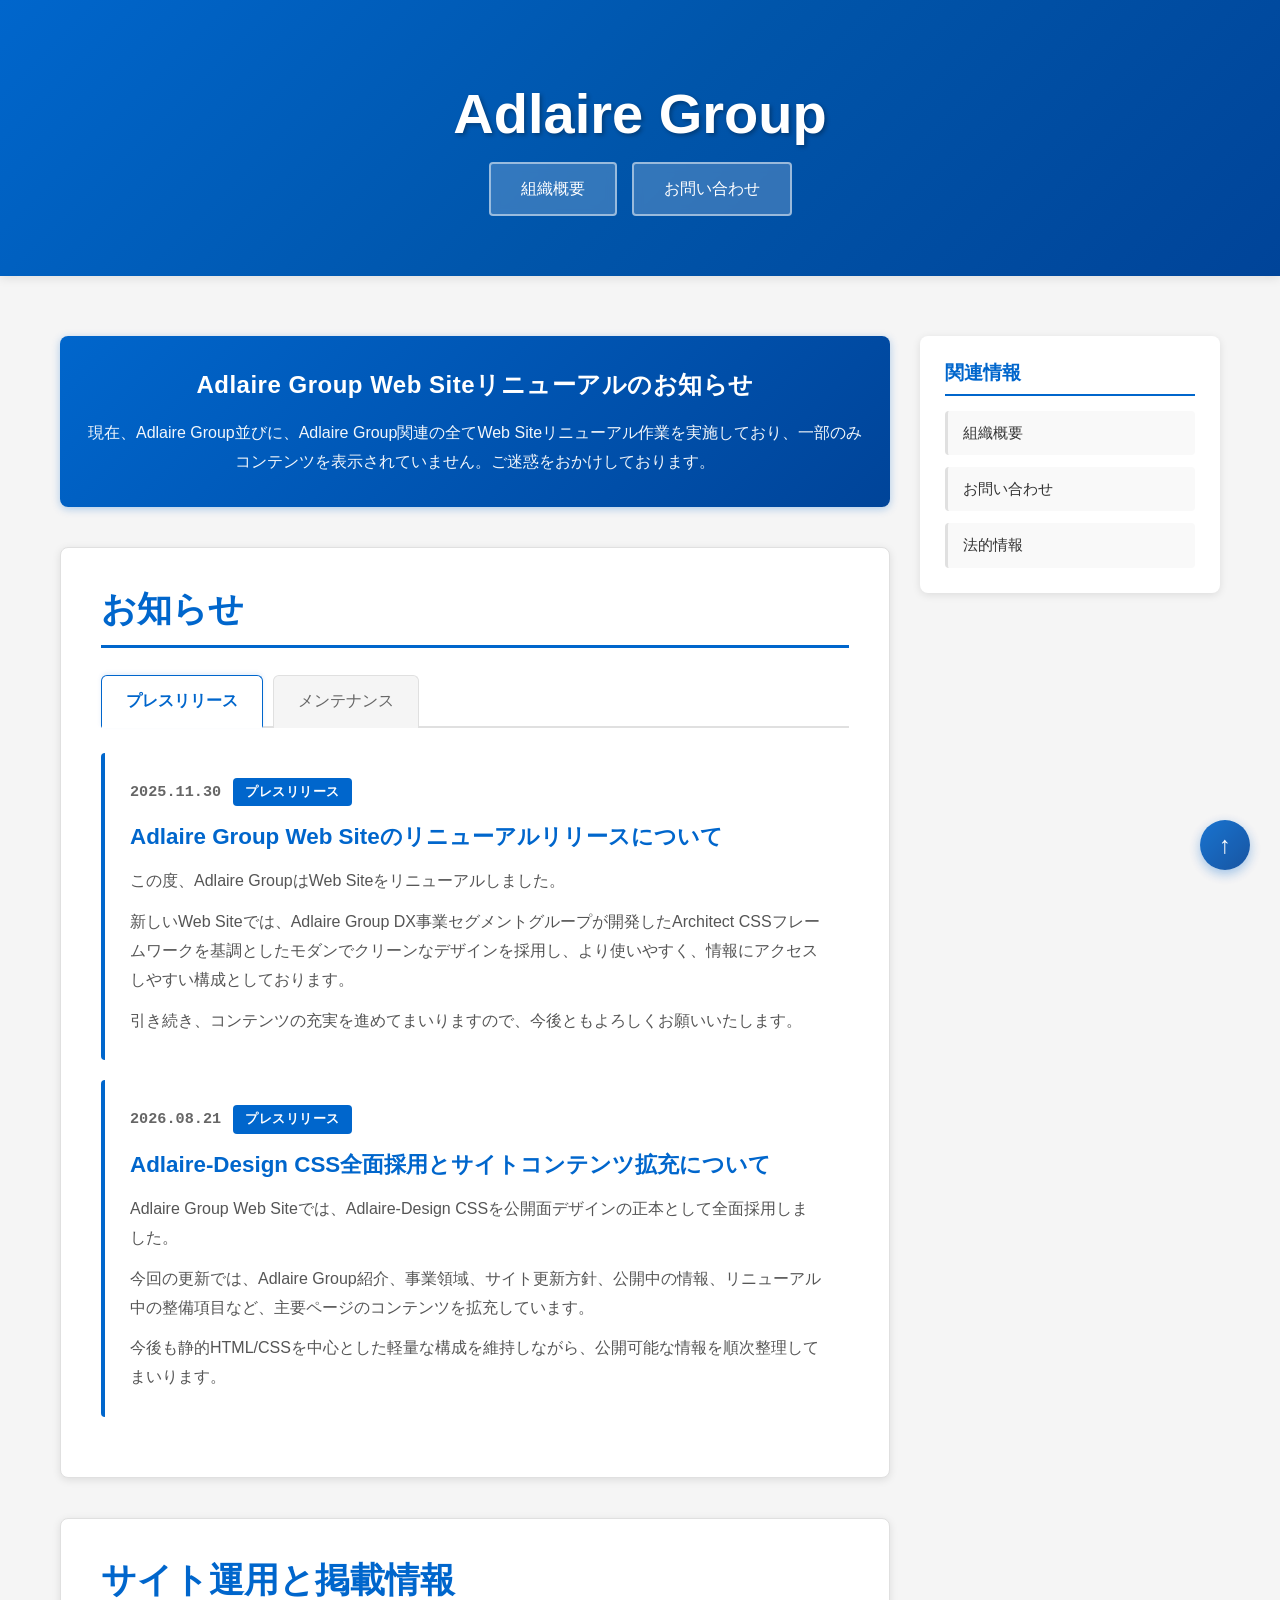
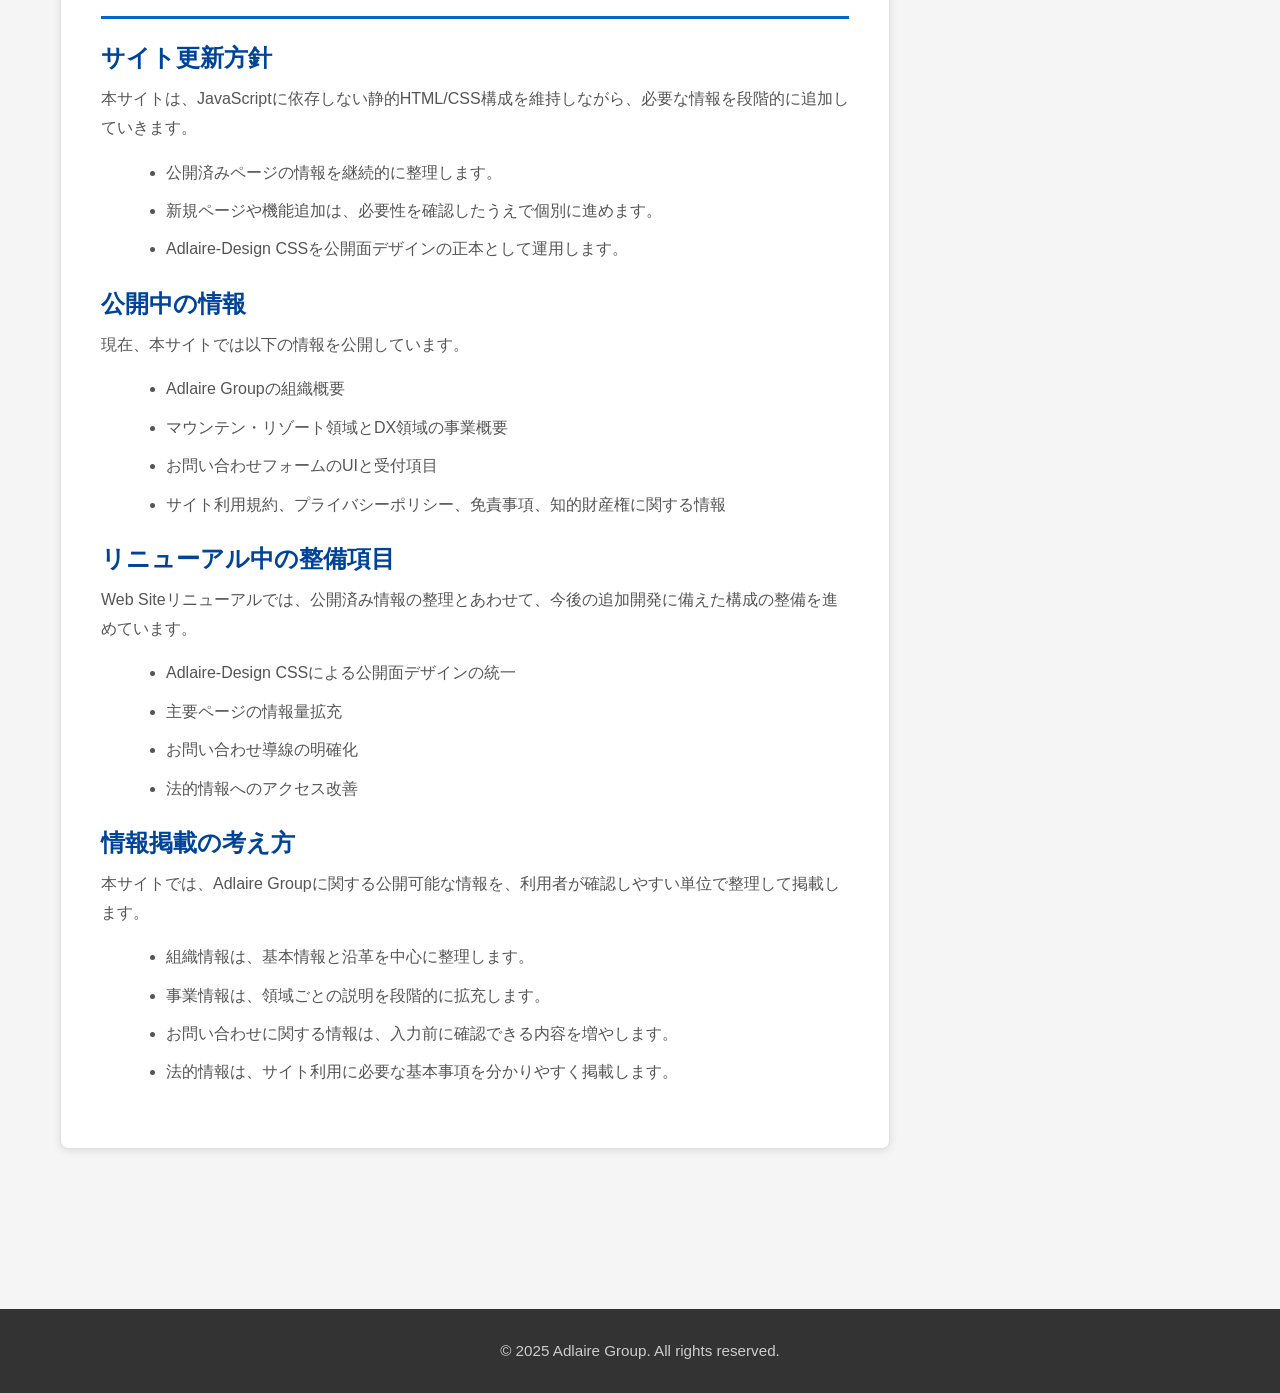
==== commit 232eafa7: "Adopt Adlaire-Design and consolidate content" ====
--- a/index.html
+++ b/index.html
@@ -54,17 +54,17 @@
                     <section class="content-section">
                         <div class="card">
                             <h2 class="section-title">お知らせ</h2>
-                            
+
                             <!-- Tab Navigation -->
                             <div class="tab-container">
                                 <input type="radio" name="news-tab" id="tab-press" class="tab-input" checked>
                                 <input type="radio" name="news-tab" id="tab-maintenance" class="tab-input">
-                                
+
                                 <div class="tab-labels">
                                     <label for="tab-press" class="tab-label">プレスリリース</label>
                                     <label for="tab-maintenance" class="tab-label">メンテナンス</label>
                                 </div>
-                                
+
                                 <!-- Tab Content -->
                                 <div class="tab-content" id="content-press">
                                     <div class="tab-pane">
@@ -80,14 +80,70 @@
                                                 <p>引き続き、コンテンツの充実を進めてまいりますので、今後ともよろしくお願いいたします。</p>
                                             </div>
                                         </article>
+
+                                        <article class="news-item">
+                                            <div class="news-header">
+                                                <span class="news-date">2026.08.21</span>
+                                                <span class="news-badge news-badge-press">プレスリリース</span>
+                                            </div>
+                                            <h3 class="news-title">Adlaire-Design CSS全面採用とサイトコンテンツ拡充について</h3>
+                                            <div class="news-content">
+                                                <p>Adlaire Group Web Siteでは、Adlaire-Design CSSを公開面デザインの正本として全面採用しました。</p>
+                                                <p>今回の更新では、Adlaire Group紹介、事業領域、サイト更新方針、公開中の情報、リニューアル中の整備項目など、主要ページのコンテンツを拡充しています。</p>
+                                                <p>今後も静的HTML/CSSを中心とした軽量な構成を維持しながら、公開可能な情報を順次整理してまいります。</p>
+                                            </div>
+                                        </article>
                                     </div>
                                 </div>
-                                
+
                                 <div class="tab-content" id="content-maintenance">
                                     <div class="tab-pane">
                                         <p class="coming-soon">準備中</p>
                                     </div>
                                 </div>
+                            </div>
+                        </div>
+                    </section>
+
+                    <!-- Site Information Section -->
+                    <section class="content-section">
+                        <div class="card">
+                            <h2 class="section-title">サイト運用と掲載情報</h2>
+                            <div class="section-content">
+                                <h3>サイト更新方針</h3>
+                                <p>本サイトは、JavaScriptに依存しない静的HTML/CSS構成を維持しながら、必要な情報を段階的に追加していきます。</p>
+                                <ul>
+                                    <li>公開済みページの情報を継続的に整理します。</li>
+                                    <li>新規ページや機能追加は、必要性を確認したうえで個別に進めます。</li>
+                                    <li>Adlaire-Design CSSを公開面デザインの正本として運用します。</li>
+                                </ul>
+
+                                <h3>公開中の情報</h3>
+                                <p>現在、本サイトでは以下の情報を公開しています。</p>
+                                <ul>
+                                    <li>Adlaire Groupの組織概要</li>
+                                    <li>マウンテン・リゾート領域とDX領域の事業概要</li>
+                                    <li>お問い合わせフォームのUIと受付項目</li>
+                                    <li>サイト利用規約、プライバシーポリシー、免責事項、知的財産権に関する情報</li>
+                                </ul>
+
+                                <h3>リニューアル中の整備項目</h3>
+                                <p>Web Siteリニューアルでは、公開済み情報の整理とあわせて、今後の追加開発に備えた構成の整備を進めています。</p>
+                                <ul>
+                                    <li>Adlaire-Design CSSによる公開面デザインの統一</li>
+                                    <li>主要ページの情報量拡充</li>
+                                    <li>お問い合わせ導線の明確化</li>
+                                    <li>法的情報へのアクセス改善</li>
+                                </ul>
+
+                                <h3>情報掲載の考え方</h3>
+                                <p>本サイトでは、Adlaire Groupに関する公開可能な情報を、利用者が確認しやすい単位で整理して掲載します。</p>
+                                <ul>
+                                    <li>組織情報は、基本情報と沿革を中心に整理します。</li>
+                                    <li>事業情報は、領域ごとの説明を段階的に拡充します。</li>
+                                    <li>お問い合わせに関する情報は、入力前に確認できる内容を増やします。</li>
+                                    <li>法的情報は、サイト利用に必要な基本事項を分かりやすく掲載します。</li>
+                                </ul>
                             </div>
                         </div>
                     </section>
@@ -102,6 +158,8 @@
                         <h3 class="sidebar-title">関連情報</h3>
                         <div class="sidebar-content">
                             <ul class="sidebar-link-list">
+                                <li><a href="about.html" class="sidebar-link">組織概要</a></li>
+                                <li><a href="contact.html" class="sidebar-link">お問い合わせ</a></li>
                                 <li><a href="legal.html" class="sidebar-link">法的情報</a></li>
                             </ul>
                         </div>
--- a/adlaire-design/UI/components.css
+++ b/adlaire-design/UI/components.css
@@ -101,3 +101,799 @@
   color: var(--adlaire-surface-card);
   text-decoration: none;
 }
+
+.adlaire-panel {
+  background-color: var(--adlaire-surface-card);
+  border: 1px solid var(--adlaire-surface-border);
+  border-radius: var(--adlaire-radius-lg);
+}
+
+.adlaire-panel-header {
+  padding: 16px 20px;
+  border-bottom: 1px solid var(--adlaire-surface-border);
+  color: var(--adlaire-surface-accent-strong);
+  font-weight: 700;
+}
+
+.adlaire-panel-body {
+  padding: 20px;
+  color: var(--adlaire-surface-text-muted);
+  line-height: 1.8;
+}
+
+.adlaire-panel-footer {
+  padding: 16px 20px;
+  background-color: var(--adlaire-surface-soft);
+  border-top: 1px solid var(--adlaire-surface-border);
+  border-radius: 0 0 var(--adlaire-radius-lg) var(--adlaire-radius-lg);
+  color: var(--adlaire-surface-text-subtle);
+}
+
+.adlaire-well {
+  padding: 20px;
+  background-color: var(--adlaire-surface-soft);
+  border: 1px solid var(--adlaire-surface-border);
+  border-radius: var(--adlaire-radius-md);
+  color: var(--adlaire-surface-text-muted);
+  line-height: 1.8;
+}
+
+.adlaire-button-group {
+  display: inline-flex;
+  flex-wrap: wrap;
+  gap: 8px;
+  align-items: center;
+}
+
+.adlaire-toolbar {
+  display: flex;
+  flex-wrap: wrap;
+  gap: 10px;
+  align-items: center;
+  justify-content: space-between;
+  padding: 12px 16px;
+  background-color: var(--adlaire-surface-card);
+  border: 1px solid var(--adlaire-surface-border);
+  border-radius: var(--adlaire-radius-md);
+}
+
+.adlaire-toolbar-section {
+  display: inline-flex;
+  flex-wrap: wrap;
+  gap: 8px;
+  align-items: center;
+}
+
+.adlaire-action-row {
+  display: flex;
+  flex-wrap: wrap;
+  gap: 12px;
+  align-items: center;
+  justify-content: flex-end;
+}
+
+.adlaire-action-row-start {
+  justify-content: flex-start;
+}
+
+.adlaire-action-row-between {
+  justify-content: space-between;
+}
+
+.adlaire-divider {
+  height: 1px;
+  margin: 24px 0;
+  background-color: var(--adlaire-surface-border);
+  border: 0;
+}
+
+.adlaire-stack {
+  display: grid;
+  gap: 16px;
+}
+
+.adlaire-stack-sm {
+  gap: 8px;
+}
+
+.adlaire-stack-lg {
+  gap: 24px;
+}
+
+.adlaire-inline {
+  display: inline-flex;
+  flex-wrap: wrap;
+  gap: 8px;
+  align-items: center;
+}
+
+.adlaire-empty-state {
+  padding: 32px 24px;
+  background-color: var(--adlaire-surface-soft);
+  border: 1px solid var(--adlaire-surface-border);
+  border-radius: var(--adlaire-radius-lg);
+  color: var(--adlaire-surface-text-muted);
+  text-align: center;
+}
+
+.adlaire-empty-state-title {
+  margin: 0 0 8px;
+  color: var(--adlaire-surface-accent-strong);
+  font-weight: 700;
+}
+
+.adlaire-empty-state-text {
+  margin: 0;
+  line-height: 1.8;
+}
+
+.adlaire-feature-list,
+.adlaire-check-list {
+  display: grid;
+  gap: 12px;
+  margin: 0;
+  padding: 0;
+  list-style: none;
+}
+
+.adlaire-feature-item,
+.adlaire-check-item {
+  padding: 14px 16px;
+  background-color: var(--adlaire-surface-card);
+  border-left: 4px solid var(--adlaire-surface-accent);
+  border-radius: var(--adlaire-radius-sm);
+  color: var(--adlaire-surface-text-muted);
+  line-height: 1.7;
+}
+
+.adlaire-check-item {
+  background-color: var(--adlaire-surface-soft);
+}
+
+.adlaire-chip-list {
+  display: flex;
+  flex-wrap: wrap;
+  gap: 8px;
+  margin: 0;
+  padding: 0;
+  list-style: none;
+}
+
+.adlaire-chip {
+  display: inline-flex;
+  gap: 6px;
+  align-items: center;
+  padding: 6px 10px;
+  background-color: var(--adlaire-surface-soft);
+  border: 1px solid var(--adlaire-surface-border);
+  border-radius: var(--adlaire-radius-sm);
+  color: var(--adlaire-surface-text);
+  font-size: 0.9rem;
+  font-weight: 600;
+}
+
+.adlaire-chip-primary {
+  background-color: var(--adlaire-surface-accent);
+  border-color: var(--adlaire-surface-accent);
+  color: var(--adlaire-surface-card);
+}
+
+.adlaire-chip-muted {
+  color: var(--adlaire-surface-text-subtle);
+}
+
+.adlaire-status-pill {
+  display: inline-flex;
+  gap: 6px;
+  align-items: center;
+  padding: 6px 10px;
+  background-color: var(--adlaire-surface-card);
+  border: 1px solid var(--adlaire-surface-border);
+  border-radius: var(--adlaire-radius-sm);
+  color: var(--adlaire-surface-text-muted);
+  font-size: 0.9rem;
+  font-weight: 600;
+}
+
+.adlaire-status-dot {
+  width: 8px;
+  height: 8px;
+  flex: 0 0 auto;
+  background-color: var(--adlaire-surface-accent);
+  border-radius: var(--adlaire-radius-round);
+}
+
+.adlaire-definition-list,
+.adlaire-key-value {
+  display: grid;
+  gap: 0;
+  margin: 0;
+}
+
+.adlaire-definition-row,
+.adlaire-key-value-row {
+  display: grid;
+  grid-template-columns: minmax(120px, 180px) 1fr;
+  gap: 16px;
+  padding: 14px 0;
+  border-bottom: 1px solid var(--adlaire-surface-border);
+}
+
+.adlaire-definition-row:last-child,
+.adlaire-key-value-row:last-child {
+  border-bottom: none;
+}
+
+.adlaire-definition-term,
+.adlaire-key-value-key {
+  color: var(--adlaire-surface-accent);
+  font-weight: 700;
+}
+
+.adlaire-definition-description,
+.adlaire-key-value-value {
+  color: var(--adlaire-surface-text-muted);
+  line-height: 1.8;
+}
+
+.adlaire-link-list {
+  display: grid;
+  gap: 0;
+  margin: 0;
+  padding: 0;
+  list-style: none;
+}
+
+.adlaire-link-list-item {
+  border-bottom: 1px solid var(--adlaire-surface-border);
+}
+
+.adlaire-link-list-item:last-child {
+  border-bottom: none;
+}
+
+.adlaire-link-list-link {
+  display: flex;
+  gap: 12px;
+  align-items: center;
+  justify-content: space-between;
+  padding: 14px 0;
+  color: var(--adlaire-surface-text);
+  font-weight: 500;
+  text-decoration: none;
+  transition: color var(--adlaire-transition-base), padding-left var(--adlaire-transition-base);
+}
+
+.adlaire-link-list-link:hover {
+  padding-left: 6px;
+  color: var(--adlaire-surface-accent);
+}
+
+.adlaire-related-links {
+  padding: 20px;
+  background-color: var(--adlaire-surface-card);
+  border: 1px solid var(--adlaire-surface-border);
+  border-radius: var(--adlaire-radius-lg);
+}
+
+.adlaire-surface-grid {
+  display: grid;
+  grid-template-columns: repeat(auto-fit, minmax(220px, 1fr));
+  gap: 16px;
+}
+
+.adlaire-surface-item {
+  padding: 16px;
+  background-color: var(--adlaire-surface-card);
+  border: 1px solid var(--adlaire-surface-border);
+  border-radius: var(--adlaire-radius-md);
+  color: var(--adlaire-surface-text-muted);
+  line-height: 1.8;
+}
+
+.adlaire-media {
+  display: flex;
+  gap: 16px;
+  align-items: flex-start;
+}
+
+.adlaire-media-figure {
+  flex: 0 0 auto;
+}
+
+.adlaire-media-body {
+  flex: 1 1 auto;
+  min-width: 0;
+  color: var(--adlaire-surface-text-muted);
+  line-height: 1.8;
+}
+
+.adlaire-media-title {
+  margin: 0 0 6px;
+  color: var(--adlaire-surface-text);
+  font-weight: 700;
+}
+
+.adlaire-cta {
+  padding: 28px 24px;
+  background-color: var(--adlaire-surface-accent);
+  border-radius: var(--adlaire-radius-lg);
+  color: var(--adlaire-surface-card);
+}
+
+.adlaire-cta-title {
+  margin: 0 0 8px;
+  color: var(--adlaire-surface-card);
+  font-weight: 700;
+}
+
+.adlaire-cta-text {
+  margin: 0;
+  color: var(--adlaire-surface-card);
+  line-height: 1.8;
+}
+
+.adlaire-cta-actions {
+  display: flex;
+  flex-wrap: wrap;
+  gap: 12px;
+  margin-top: 18px;
+}
+
+.adlaire-caption {
+  margin-top: 8px;
+  color: var(--adlaire-surface-text-subtle);
+  font-size: 0.9rem;
+  line-height: 1.6;
+}
+
+.adlaire-helper-text {
+  color: var(--adlaire-surface-text-subtle);
+  font-size: 0.9rem;
+  line-height: 1.6;
+}
+
+.adlaire-page-heading {
+  display: grid;
+  gap: 10px;
+  margin-bottom: 28px;
+}
+
+.adlaire-page-heading-title {
+  margin: 0;
+  color: var(--adlaire-surface-accent-strong);
+  font-size: 2rem;
+  font-weight: 700;
+  line-height: 1.3;
+}
+
+.adlaire-page-heading-text {
+  margin: 0;
+  color: var(--adlaire-surface-text-muted);
+  line-height: 1.8;
+}
+
+.adlaire-heading-group {
+  display: grid;
+  gap: 6px;
+}
+
+.adlaire-heading-eyebrow {
+  color: var(--adlaire-surface-accent);
+  font-size: 0.85rem;
+  font-weight: 700;
+}
+
+.adlaire-section-lead {
+  color: var(--adlaire-surface-text-muted);
+  font-size: 1.05rem;
+  line-height: 1.9;
+}
+
+.adlaire-announcement-bar,
+.adlaire-update-notice,
+.adlaire-maintenance-notice {
+  padding: 12px 16px;
+  background-color: var(--adlaire-surface-soft);
+  border: 1px solid var(--adlaire-surface-border);
+  border-left: 4px solid var(--adlaire-surface-accent);
+  border-radius: var(--adlaire-radius-sm);
+  color: var(--adlaire-surface-text-muted);
+  line-height: 1.7;
+}
+
+.adlaire-update-notice {
+  background-color: var(--adlaire-alert-info-bg);
+  border-left-color: var(--adlaire-alert-info-border);
+  color: var(--adlaire-alert-info-text);
+}
+
+.adlaire-maintenance-notice {
+  background-color: var(--adlaire-alert-warning-bg);
+  border-left-color: var(--adlaire-alert-warning-border);
+  color: var(--adlaire-alert-warning-text);
+}
+
+.adlaire-maintenance-screen {
+  display: grid;
+  min-height: 60vh;
+  place-items: center;
+  padding: 48px 24px;
+  background-color: var(--adlaire-surface-soft);
+  color: var(--adlaire-surface-text-muted);
+  text-align: center;
+}
+
+.adlaire-maintenance-screen-inner {
+  display: grid;
+  width: 100%;
+  max-width: 640px;
+  gap: 16px;
+  padding: 32px;
+  background-color: var(--adlaire-surface-card);
+  border: 1px solid var(--adlaire-surface-border);
+  border-radius: var(--adlaire-radius-lg);
+  box-shadow: var(--adlaire-shadow-card);
+}
+
+.adlaire-maintenance-screen-title {
+  margin: 0;
+  color: var(--adlaire-surface-accent-strong);
+  font-size: 1.6rem;
+  font-weight: 700;
+  line-height: 1.4;
+}
+
+.adlaire-maintenance-screen-text {
+  margin: 0;
+  line-height: 1.8;
+}
+
+.adlaire-step-list,
+.adlaire-process-list,
+.adlaire-numbered-flow {
+  display: grid;
+  gap: 14px;
+  margin: 0;
+  padding: 0;
+  list-style: none;
+}
+
+.adlaire-step-item,
+.adlaire-process-item,
+.adlaire-numbered-flow-item {
+  padding: 16px;
+  background-color: var(--adlaire-surface-card);
+  border: 1px solid var(--adlaire-surface-border);
+  border-left: 4px solid var(--adlaire-surface-accent);
+  border-radius: var(--adlaire-radius-md);
+  color: var(--adlaire-surface-text-muted);
+  line-height: 1.8;
+}
+
+.adlaire-highlight-box,
+.adlaire-summary-box,
+.adlaire-stat-block {
+  padding: 20px;
+  background-color: var(--adlaire-surface-soft);
+  border: 1px solid var(--adlaire-surface-border);
+  border-radius: var(--adlaire-radius-md);
+  color: var(--adlaire-surface-text-muted);
+}
+
+.adlaire-summary-box {
+  background-color: var(--adlaire-surface-card);
+  box-shadow: var(--adlaire-shadow-card);
+}
+
+.adlaire-stat-block {
+  display: grid;
+  gap: 6px;
+  text-align: center;
+}
+
+.adlaire-stat-value {
+  color: var(--adlaire-surface-accent-strong);
+  font-size: 2rem;
+  font-weight: 700;
+  line-height: 1.2;
+}
+
+.adlaire-stat-label {
+  color: var(--adlaire-surface-text-subtle);
+  font-size: 0.9rem;
+}
+
+.adlaire-anchor-nav,
+.adlaire-subnav,
+.adlaire-sibling-nav {
+  display: flex;
+  flex-wrap: wrap;
+  gap: 10px;
+  align-items: center;
+}
+
+.adlaire-anchor-nav-link,
+.adlaire-subnav-link,
+.adlaire-sibling-nav-link {
+  display: inline-flex;
+  align-items: center;
+  padding: 8px 12px;
+  background-color: var(--adlaire-surface-card);
+  border: 1px solid var(--adlaire-surface-border);
+  border-radius: var(--adlaire-radius-sm);
+  color: var(--adlaire-surface-text);
+  font-weight: 600;
+  text-decoration: none;
+}
+
+.adlaire-anchor-nav-link:hover,
+.adlaire-subnav-link:hover,
+.adlaire-sibling-nav-link:hover {
+  border-color: var(--adlaire-surface-accent);
+  color: var(--adlaire-surface-accent);
+}
+
+.adlaire-card-grid {
+  display: grid;
+  grid-template-columns: repeat(auto-fit, minmax(220px, 1fr));
+  gap: 18px;
+}
+
+.adlaire-card-media {
+  display: grid;
+  gap: 12px;
+}
+
+.adlaire-card-media-figure {
+  overflow: hidden;
+  border-radius: var(--adlaire-radius-md);
+}
+
+.adlaire-card-media-figure img,
+.adlaire-image-frame img {
+  display: block;
+  width: 100%;
+  height: auto;
+}
+
+.adlaire-card-actions {
+  display: flex;
+  flex-wrap: wrap;
+  gap: 10px;
+  align-items: center;
+  margin-top: 16px;
+}
+
+.adlaire-simple-list,
+.adlaire-bordered-list,
+.adlaire-compact-list {
+  display: grid;
+  gap: 0;
+  margin: 0;
+  padding: 0;
+  list-style: none;
+}
+
+.adlaire-simple-list-item,
+.adlaire-bordered-list-item,
+.adlaire-compact-list-item {
+  color: var(--adlaire-surface-text-muted);
+  line-height: 1.7;
+}
+
+.adlaire-simple-list-item {
+  padding: 8px 0;
+}
+
+.adlaire-bordered-list-item {
+  padding: 12px 0;
+  border-bottom: 1px solid var(--adlaire-surface-border);
+}
+
+.adlaire-bordered-list-item:last-child {
+  border-bottom: none;
+}
+
+.adlaire-compact-list-item {
+  padding: 4px 0;
+}
+
+.adlaire-contact-panel,
+.adlaire-inquiry-cta {
+  padding: 24px;
+  background-color: var(--adlaire-surface-card);
+  border: 1px solid var(--adlaire-surface-border);
+  border-radius: var(--adlaire-radius-lg);
+  color: var(--adlaire-surface-text-muted);
+}
+
+.adlaire-inquiry-cta {
+  background-color: var(--adlaire-surface-accent);
+  color: var(--adlaire-surface-card);
+}
+
+.adlaire-inquiry-cta a {
+  color: inherit;
+}
+
+.adlaire-external-link-row {
+  display: flex;
+  flex-wrap: wrap;
+  gap: 12px;
+  align-items: center;
+  justify-content: space-between;
+  padding: 14px 0;
+  border-bottom: 1px solid var(--adlaire-surface-border);
+  color: var(--adlaire-surface-text);
+  text-decoration: none;
+}
+
+.adlaire-external-link-row:hover {
+  color: var(--adlaire-surface-accent);
+}
+
+.adlaire-progress {
+  width: 100%;
+  height: 10px;
+  overflow: hidden;
+  background-color: var(--adlaire-surface-soft);
+  border-radius: var(--adlaire-radius-sm);
+}
+
+.adlaire-progress-bar {
+  display: block;
+  width: 0;
+  max-width: 100%;
+  height: 100%;
+  background-color: var(--adlaire-surface-accent);
+}
+
+.adlaire-step-indicator {
+  display: flex;
+  flex-wrap: wrap;
+  gap: 10px;
+  align-items: center;
+}
+
+.adlaire-step-indicator-item {
+  display: inline-flex;
+  align-items: center;
+  justify-content: center;
+  min-width: 32px;
+  min-height: 32px;
+  padding: 0 10px;
+  background-color: var(--adlaire-surface-soft);
+  border: 1px solid var(--adlaire-surface-border);
+  border-radius: var(--adlaire-radius-sm);
+  color: var(--adlaire-surface-text-muted);
+  font-weight: 700;
+}
+
+.adlaire-step-indicator-item-current {
+  background-color: var(--adlaire-surface-accent);
+  border-color: var(--adlaire-surface-accent);
+  color: var(--adlaire-surface-card);
+}
+
+.adlaire-tag-list {
+  display: flex;
+  flex-wrap: wrap;
+  gap: 8px;
+  margin: 0;
+  padding: 0;
+  list-style: none;
+}
+
+.adlaire-tooltip-note,
+.adlaire-popover-note {
+  display: inline-block;
+  max-width: 320px;
+  padding: 10px 12px;
+  background-color: var(--adlaire-surface-card);
+  border: 1px solid var(--adlaire-surface-border);
+  border-radius: var(--adlaire-radius-sm);
+  box-shadow: var(--adlaire-shadow-card);
+  color: var(--adlaire-surface-text-muted);
+  font-size: 0.9rem;
+  line-height: 1.6;
+}
+
+.adlaire-popover-note {
+  display: block;
+  max-width: 420px;
+  padding: 16px;
+}
+
+.adlaire-hero-panel,
+.adlaire-visual-banner,
+.adlaire-image-frame {
+  overflow: hidden;
+  background-color: var(--adlaire-surface-card);
+  border: 1px solid var(--adlaire-surface-border);
+  border-radius: var(--adlaire-radius-lg);
+}
+
+.adlaire-hero-panel,
+.adlaire-visual-banner {
+  padding: 32px 24px;
+  background-color: var(--adlaire-surface-soft);
+  color: var(--adlaire-surface-text-muted);
+}
+
+.adlaire-image-frame {
+  display: block;
+  padding: 8px;
+}
+
+.adlaire-logo-list,
+.adlaire-partner-list,
+.adlaire-icon-tile-list {
+  display: grid;
+  grid-template-columns: repeat(auto-fit, minmax(140px, 1fr));
+  gap: 14px;
+  margin: 0;
+  padding: 0;
+  list-style: none;
+}
+
+.adlaire-logo-list-item,
+.adlaire-partner-list-item,
+.adlaire-icon-tile {
+  display: grid;
+  min-height: 88px;
+  place-items: center;
+  padding: 16px;
+  background-color: var(--adlaire-surface-card);
+  border: 1px solid var(--adlaire-surface-border);
+  border-radius: var(--adlaire-radius-md);
+  color: var(--adlaire-surface-text-muted);
+  text-align: center;
+}
+
+.adlaire-split-block {
+  display: grid;
+  grid-template-columns: minmax(0, 1fr) minmax(0, 1fr);
+  gap: 24px;
+  align-items: center;
+}
+
+.adlaire-stacked-feature {
+  display: grid;
+  gap: 16px;
+}
+
+@media (max-width: 480px) {
+  .adlaire-action-row,
+  .adlaire-action-row-between {
+    align-items: stretch;
+    justify-content: flex-start;
+  }
+
+  .adlaire-button-group,
+  .adlaire-toolbar,
+  .adlaire-toolbar-section,
+  .adlaire-cta-actions {
+    display: flex;
+    width: 100%;
+  }
+
+  .adlaire-toolbar {
+    align-items: stretch;
+    flex-direction: column;
+  }
+
+  .adlaire-definition-row,
+  .adlaire-key-value-row {
+    grid-template-columns: 1fr;
+    gap: 6px;
+  }
+
+  .adlaire-media {
+    flex-direction: column;
+  }
+
+  .adlaire-split-block {
+    grid-template-columns: 1fr;
+  }
+}
--- a/adlaire-design/UI/forms.css
+++ b/adlaire-design/UI/forms.css
@@ -16,6 +16,7 @@
   font-weight: 500;
 }
 
+.adlaire-form-label.required::after,
 .form-label.required::after {
   color: var(--adlaire-status-danger);
   content: " *";
@@ -42,11 +43,13 @@
   outline: 0;
 }
 
+textarea.adlaire-form-control,
 textarea.form-control {
   min-height: 120px;
   resize: vertical;
 }
 
+select.adlaire-form-control,
 select.form-control {
   cursor: pointer;
 }
@@ -192,6 +195,7 @@
 }
 
 .adlaire-button-disabled,
+.adlaire-button-submit:disabled,
 .btn-submit:disabled {
   background: linear-gradient(135deg, var(--adlaire-status-gray-ccc) 0%, var(--adlaire-status-gray-999) 100%);
   box-shadow: none;
--- a/adlaire-design/UI/content.css
+++ b/adlaire-design/UI/content.css
@@ -100,6 +100,234 @@
   color: var(--adlaire-surface-text-muted);
 }
 
+.adlaire-table-scroll {
+  width: 100%;
+  overflow-x: auto;
+}
+
+.adlaire-content-table,
+.content-table {
+  width: 100%;
+  min-width: 640px;
+  border-collapse: collapse;
+  background-color: var(--adlaire-surface-card);
+  color: var(--adlaire-surface-text);
+}
+
+.adlaire-content-table th,
+.adlaire-content-table td,
+.content-table th,
+.content-table td {
+  padding: 14px 16px;
+  border: 1px solid var(--adlaire-surface-border);
+  text-align: left;
+  vertical-align: top;
+}
+
+.adlaire-content-table th,
+.content-table th {
+  background-color: var(--adlaire-surface-soft);
+  color: var(--adlaire-surface-accent-strong);
+  font-weight: 700;
+}
+
+.adlaire-content-table caption,
+.content-table caption {
+  margin-bottom: 10px;
+  color: var(--adlaire-surface-text-subtle);
+  font-size: 0.9rem;
+  text-align: left;
+}
+
+.adlaire-meta-list {
+  display: grid;
+  gap: 0;
+  margin: 0;
+  padding: 0;
+}
+
+.adlaire-meta-row {
+  display: grid;
+  grid-template-columns: minmax(120px, 180px) 1fr;
+  gap: 20px;
+  padding: 16px 0;
+  border-bottom: 1px solid var(--adlaire-surface-border);
+}
+
+.adlaire-meta-row:last-child {
+  border-bottom: none;
+}
+
+.adlaire-meta-label {
+  color: var(--adlaire-surface-accent);
+  font-weight: 700;
+}
+
+.adlaire-meta-value {
+  color: var(--adlaire-surface-text-muted);
+  line-height: 1.8;
+}
+
+.adlaire-badge {
+  display: inline-block;
+  padding: 4px 10px;
+  border-radius: var(--adlaire-radius-sm);
+  font-size: 0.8rem;
+  font-weight: 700;
+  line-height: 1.4;
+  vertical-align: middle;
+}
+
+.adlaire-badge-primary {
+  background-color: var(--adlaire-surface-accent);
+  color: var(--adlaire-surface-card);
+}
+
+.adlaire-badge-secondary {
+  background-color: var(--adlaire-status-secondary);
+  color: var(--adlaire-surface-card);
+}
+
+.adlaire-badge-success {
+  background-color: var(--adlaire-status-success);
+  color: var(--adlaire-surface-card);
+}
+
+.adlaire-badge-warning {
+  background-color: var(--adlaire-status-warning);
+  color: var(--adlaire-surface-text);
+}
+
+.adlaire-badge-danger {
+  background-color: var(--adlaire-status-danger);
+  color: var(--adlaire-surface-card);
+}
+
+.adlaire-note {
+  padding: 16px 18px;
+  background-color: var(--adlaire-surface-soft);
+  border-left: 4px solid var(--adlaire-surface-accent);
+  border-radius: var(--adlaire-radius-sm);
+  color: var(--adlaire-surface-text-muted);
+  line-height: 1.8;
+}
+
+.adlaire-note-info {
+  background-color: var(--adlaire-alert-info-bg);
+  border-left-color: var(--adlaire-alert-info-border);
+  color: var(--adlaire-alert-info-text);
+}
+
+.adlaire-note-success {
+  background-color: var(--adlaire-alert-success-bg);
+  border-left-color: var(--adlaire-alert-success-border);
+  color: var(--adlaire-alert-success-text);
+}
+
+.adlaire-note-warning {
+  background-color: var(--adlaire-alert-warning-bg);
+  border-left-color: var(--adlaire-alert-warning-border);
+  color: var(--adlaire-alert-warning-text);
+}
+
+.adlaire-note-danger {
+  background-color: var(--adlaire-alert-danger-bg);
+  border-left-color: var(--adlaire-alert-danger-border);
+  color: var(--adlaire-alert-danger-text);
+}
+
+.adlaire-faq-list {
+  display: grid;
+  gap: 12px;
+  margin: 0;
+  padding: 0;
+  list-style: none;
+}
+
+.adlaire-faq-item {
+  background-color: var(--adlaire-surface-card);
+  border: 1px solid var(--adlaire-surface-border);
+  border-radius: var(--adlaire-radius-md);
+  color: var(--adlaire-surface-text-muted);
+}
+
+.adlaire-faq-question,
+.adlaire-faq-item summary {
+  padding: 16px 18px;
+  color: var(--adlaire-surface-accent-strong);
+  font-weight: 700;
+}
+
+.adlaire-faq-item summary {
+  cursor: pointer;
+}
+
+.adlaire-faq-answer,
+details.adlaire-faq-item > :not(summary),
+.adlaire-faq-item details > :not(summary) {
+  padding: 0 18px 18px;
+  line-height: 1.8;
+}
+
+.adlaire-comparison-block {
+  display: grid;
+  gap: 16px;
+  padding: 20px;
+  background-color: var(--adlaire-surface-card);
+  border: 1px solid var(--adlaire-surface-border);
+  border-radius: var(--adlaire-radius-lg);
+}
+
+.adlaire-pros-cons-list {
+  display: grid;
+  grid-template-columns: repeat(auto-fit, minmax(220px, 1fr));
+  gap: 16px;
+  margin: 0;
+  padding: 0;
+  list-style: none;
+}
+
+.adlaire-pros-cons-item {
+  padding: 16px;
+  background-color: var(--adlaire-surface-soft);
+  border: 1px solid var(--adlaire-surface-border);
+  border-radius: var(--adlaire-radius-md);
+  color: var(--adlaire-surface-text-muted);
+  line-height: 1.8;
+}
+
+.adlaire-status-timeline {
+  display: grid;
+  gap: 14px;
+  margin: 0;
+  padding: 0;
+  list-style: none;
+}
+
+.adlaire-status-timeline-item {
+  padding: 16px;
+  background-color: var(--adlaire-surface-card);
+  border-left: 4px solid var(--adlaire-surface-accent);
+  border-radius: var(--adlaire-radius-sm);
+  color: var(--adlaire-surface-text-muted);
+  line-height: 1.8;
+}
+
+.adlaire-comparison-grid {
+  display: grid;
+  grid-template-columns: repeat(auto-fit, minmax(220px, 1fr));
+  gap: 16px;
+}
+
+.adlaire-comparison-grid-item {
+  padding: 16px;
+  background-color: var(--adlaire-surface-card);
+  border: 1px solid var(--adlaire-surface-border);
+  border-radius: var(--adlaire-radius-md);
+  color: var(--adlaire-surface-text-muted);
+  line-height: 1.8;
+}
+
 .coming-soon {
   padding: 40px 20px;
   background-color: var(--adlaire-surface-soft);
@@ -194,6 +422,7 @@
   transform: translateX(3px);
 }
 
+.adlaire-content-link:hover,
 .privacy-link:hover,
 .text-link:hover {
   color: var(--adlaire-surface-accent-strong);
@@ -349,6 +578,7 @@
   transition: box-shadow var(--adlaire-transition-base), transform var(--adlaire-transition-base);
 }
 
+.adlaire-news-item:hover,
 .news-item:hover {
   box-shadow: var(--adlaire-shadow-blue-soft);
   transform: translateX(5px);
@@ -497,12 +727,14 @@
   color: var(--adlaire-surface-card);
 }
 
+.adlaire-sidebar-links li,
 .sidebar-links li {
   position: relative;
   margin-bottom: 12px;
   padding-left: 20px;
 }
 
+.adlaire-sidebar-links li::before,
 .sidebar-links li::before {
   position: absolute;
   left: 0;
@@ -511,6 +743,7 @@
   font-weight: 700;
 }
 
+.adlaire-sidebar-links a,
 .sidebar-links a {
   display: inline-block;
   color: var(--adlaire-surface-text);
@@ -518,6 +751,7 @@
   transition: color var(--adlaire-transition-base), padding-left var(--adlaire-transition-base);
 }
 
+.adlaire-sidebar-links a:hover,
 .sidebar-links a:hover {
   padding-left: 5px;
   color: var(--adlaire-surface-accent);
@@ -539,6 +773,7 @@
   border-radius: var(--adlaire-radius-md);
 }
 
+.adlaire-contact-item h3,
 .contact-item h3 {
   margin-bottom: 10px;
   color: var(--adlaire-surface-accent);
@@ -546,17 +781,20 @@
   font-weight: 600;
 }
 
+.adlaire-contact-item p,
 .contact-item p {
   margin-bottom: 0;
   color: var(--adlaire-surface-text-muted);
 }
 
+.adlaire-contact-item a,
 .contact-item a {
   color: var(--adlaire-surface-accent);
   text-decoration: none;
   transition: color var(--adlaire-transition-base);
 }
 
+.adlaire-contact-item a:hover,
 .contact-item a:hover {
   color: var(--adlaire-surface-accent-strong);
   text-decoration: underline;
@@ -642,6 +880,7 @@
   transition: background-color var(--adlaire-transition-base), box-shadow var(--adlaire-transition-base), color var(--adlaire-transition-base), transform var(--adlaire-transition-base);
 }
 
+.adlaire-legal-toc-link:hover,
 .legal-toc-link:hover {
   background-color: var(--adlaire-surface-accent);
   box-shadow: var(--adlaire-shadow-blue-nav-hover);
@@ -713,6 +952,7 @@
     width: 100%;
   }
 
+  .adlaire-contact-info,
   .contact-info {
     grid-template-columns: 1fr;
     gap: 20px;
@@ -755,6 +995,12 @@
   .info-label {
     width: 100%;
     margin-bottom: 8px;
+  }
+
+  .adlaire-meta-row {
+    grid-template-columns: 1fr;
+    gap: 8px;
+    padding: 14px 0;
   }
 
   .timeline::before {
@@ -848,6 +1094,17 @@
     font-size: 1.1rem;
   }
 
+  .adlaire-content-table th,
+  .adlaire-content-table td,
+  .content-table th,
+  .content-table td {
+    padding: 12px 14px;
+  }
+
+  .adlaire-note {
+    padding: 14px 16px;
+  }
+
   .timeline::before {
     left: 60px;
   }
